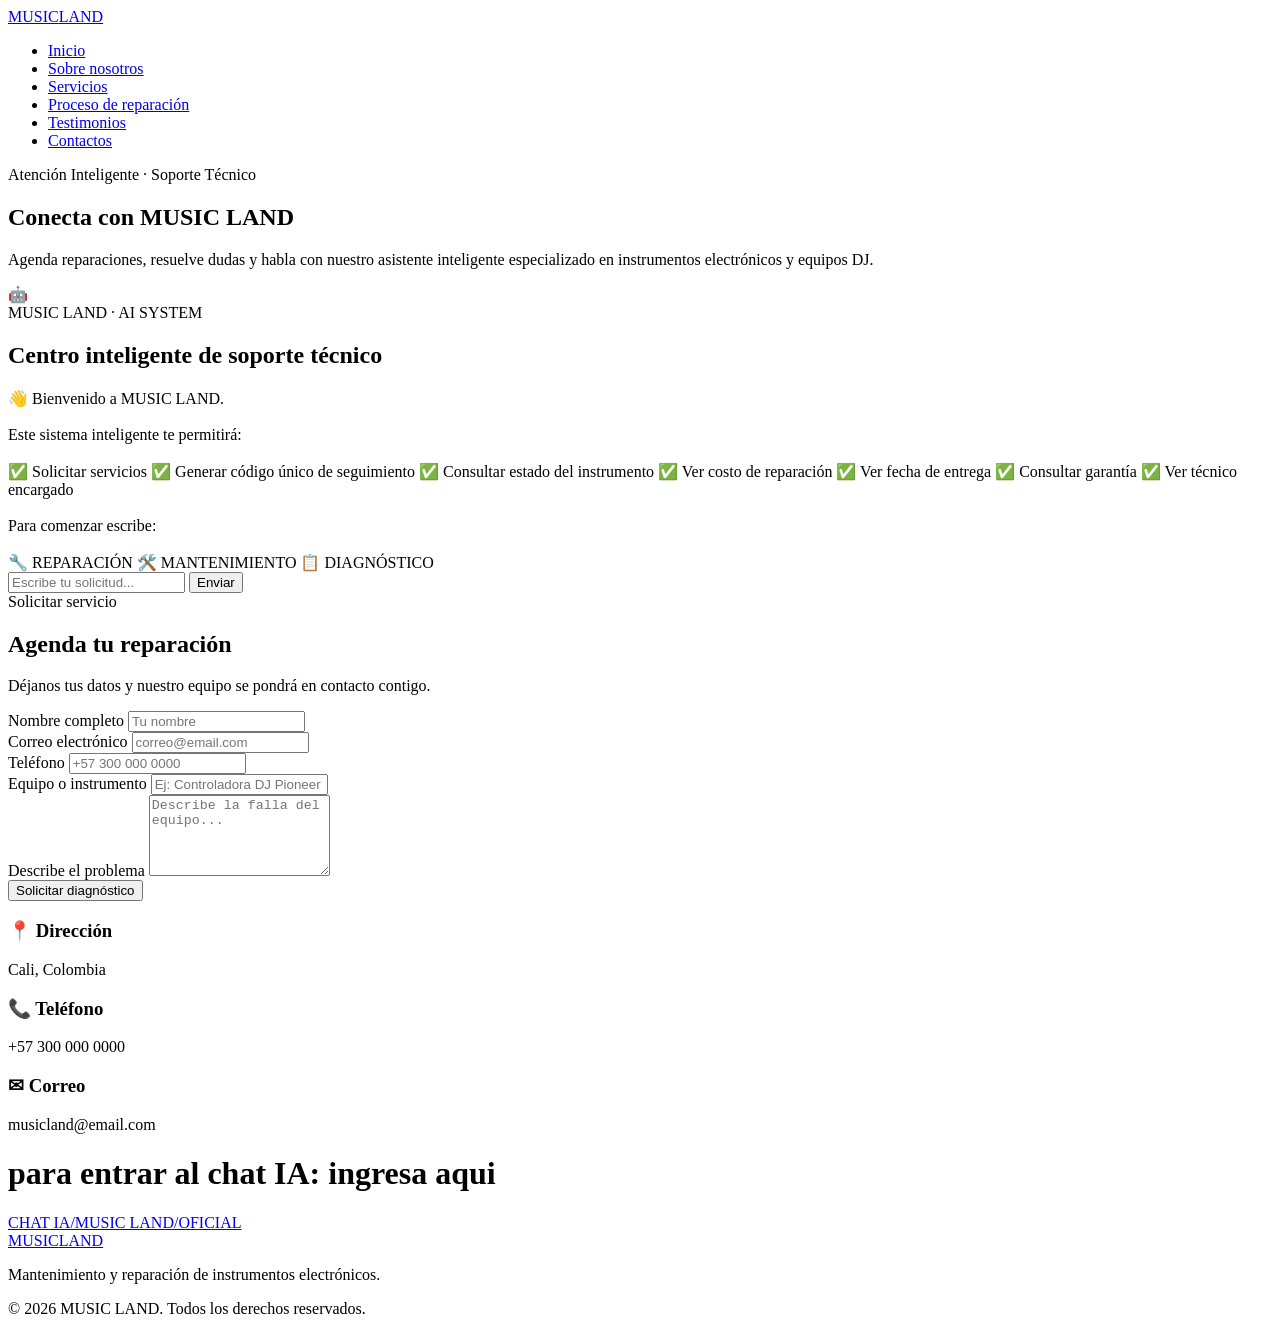
==== contacto.html @ 31b21c2c "Add files via upload" ====
<!DOCTYPE html>
<html lang="es">
<head>
  <meta charset="UTF-8" />
  <meta name="viewport" content="width=device-width, initial-scale=1.0" />
  <meta name="description" content="Contacto MUSIC LAND - Agenda tu reparación y habla con nuestro asistente inteligente." />
  <title>MUSIC LAND | Contacto</title>

  <link rel="preconnect" href="https://fonts.googleapis.com" />
  <link rel="preconnect" href="https://fonts.gstatic.com" crossorigin />

  <link href="https://fonts.googleapis.com/css2?family=DM+Sans:wght@400;500;700&family=Syne:wght@600;700;800&display=swap" rel="stylesheet" />

  <link rel="stylesheet" href="css/styles.css" />
  <link rel="stylesheet" href="css/contacto.css" />
</head>

<body class="page-contacto">

<header class="site-header">
  <div class="header-inner">

    <a class="logo" href="index.html">
      <span class="logo-mark"></span>
      <span class="logo-text">MUSIC<span class="logo-accent">LAND</span></span>
    </a>


      <nav class="nav" id="nav-primary" aria-label="Navegación principal">
        <ul class="nav-list">
          <li><a class="nav-link nav-link--active" href="index.html.html" data-nav>Inicio</a></li>
          <li><a class="nav-link" href="sobrenosotros.html" data-nav>Sobre nosotros</a></li>
          <li><a class="nav-link" href="servicios.html" data-nav>Servicios</a></li>
          <li><a class="nav-link" href="procesodereparacion.html" data-nav>Proceso de reparación</a></li>
          <li><a class="nav-link" href="testimonios.html" data-nav>Testimonios</a></li>
          <li><a class="nav-link" href="contacto.html" data-nav>Contactos</a></li>
        </ul>
      </nav>

  </div>
</header>

<main>

  <!-- HERO -->
  <section class="ct-hero">

    <div class="ct-hero__bg">
      <div class="ct-orb ct-orb--1"></div>
      <div class="ct-orb ct-orb--2"></div>
      <div class="ct-grid"></div>
    </div>

    <div class="ct-hero__inner">

      <span class="ct-tag">Atención Inteligente · Soporte Técnico</span>

      <h1 class="ct-title">
        Conecta con <span class="ct-gradient">MUSIC LAND</span>
      </h1>

      <p class="ct-lead">
        Agenda reparaciones, resuelve dudas y habla con nuestro asistente inteligente especializado en instrumentos electrónicos y equipos DJ.
      </p>

    </div>

  </section>

  <!-- CONTACT SECTION -->
  <section class="ct-section">

    <div class="ct-container">

<!-- =========================================================
     CHATBOT PRINCIPAL · MUSIC LAND AI
========================================================= -->

<section class="ml-ai-system">

  <!-- EFECTOS -->
  <div class="ml-ai-glow ml-ai-glow--one"></div>
  <div class="ml-ai-glow ml-ai-glow--two"></div>

  <div class="ml-ai-container">

    <!-- HEADER -->
    <div class="ml-ai-header">

      <div class="ml-ai-avatar">

        🤖

      </div>

      <div class="ml-ai-title">

        <span>MUSIC LAND · AI SYSTEM</span>

        <h2>
          Centro inteligente de soporte técnico
        </h2>

      </div>

    </div>

    <!-- CHAT -->
    <div class="ml-ai-chat" id="chatBody">

      <!-- MENSAJE INICIAL -->
      <div class="ml-message ml-message--bot">

        👋 Bienvenido a MUSIC LAND.

        <br><br>

        Este sistema inteligente te permitirá:

        <br><br>

        ✅ Solicitar servicios  
        ✅ Generar código único de seguimiento  
        ✅ Consultar estado del instrumento  
        ✅ Ver costo de reparación  
        ✅ Ver fecha de entrega  
        ✅ Consultar garantía  
        ✅ Ver técnico encargado

        <br><br>

        Para comenzar escribe:

        <br><br>

        🔧 REPARACIÓN  
        🛠️ MANTENIMIENTO  
        📋 DIAGNÓSTICO

      </div>

    </div>

    <!-- INPUT -->
    <div class="ml-ai-footer">

      <input
        type="text"
        id="userInput"
        placeholder="Escribe tu solicitud..."
        autocomplete="off"
      >

      <button id="sendBtn">

        Enviar

      </button>

    </div>

  </div>

</section>

<!-- =========================================================
     SCRIPT IA MUSIC LAND
========================================================= -->

<script>

const chatBody = document.getElementById("chatBody");
const input = document.getElementById("userInput");
const sendBtn = document.getElementById("sendBtn");

/* =====================================================
   BASE DE DATOS SIMULADA
===================================================== */

const serviceDB = {};

/* =====================================================
   GENERAR CODIGO UNICO
===================================================== */

function generateCode(){

  return Math.floor(100 + Math.random() * 900);

}

/* =====================================================
   CREAR MENSAJES
===================================================== */

function createMessage(text, type){

  const div = document.createElement("div");

  div.className = `ml-message ml-message--${type}`;

  div.innerHTML = text;

  chatBody.appendChild(div);

  chatBody.scrollTop = chatBody.scrollHeight;

}

/* =====================================================
   CREAR SERVICIO
===================================================== */

function createService(serviceType){

  const code = generateCode();

  serviceDB[code] = {

    codigo: code,

    nombre: "Juan David Ramírez",

    cedula: "1143876542",

    telefono: "3157824512",

    instrumento:
      serviceType === "reparacion"
      ? "Controladora Pioneer DDJ-400"

      : serviceType === "mantenimiento"
      ? "Teclado Yamaha PSR"

      : "Guitarra Fender Stratocaster",

    servicio:
      serviceType === "reparacion"
      ? "Reparación electrónica"

      : serviceType === "mantenimiento"
      ? "Mantenimiento preventivo"

      : "Diagnóstico técnico",

    precio:
      serviceType === "diagnostico"
      ? "$80.000 COP"

      : "$220.000 COP",

    entrega:
      serviceType === "diagnostico"
      ? "24 horas"

      : "72 horas",

    estado:
      serviceType === "reparacion"
      ? "En reparación"

      : serviceType === "mantenimiento"
      ? "En mantenimiento"

      : "En diagnóstico",

    tecnico: "Carlos Hernández",

    garantia: "45 días",

    observacion:
      "El equipo presenta fallas menores en la tarjeta principal y requiere calibración especializada."

  };

  return `

    ✅ SERVICIO REGISTRADO EXITOSAMENTE

    <br><br>

    🎫 Código único asignado:

    <br><br>

    <div style="
      font-size:3rem;
      font-weight:800;
      color:#06b6d4;
      text-align:center;
      letter-spacing:.15em;
    ">

      ${code}

    </div>

    <br>

    ⚠️ Guarda este código para consultar tu servicio.

    <br><br>

    Ahora puedes escribir:

    <br><br>

    • ${code}  
    • estado ${code}  
    • precio ${code}  
    • entrega ${code}  
    • garantia ${code}  
    • tecnico ${code}  
    • observacion ${code}

    <br><br>

    para recibir toda la información automáticamente.

  `;

}

/* =====================================================
   IA PRINCIPAL
===================================================== */

function aiResponse(message){

  const text = message.toLowerCase();

  /* ======================================
     SOLICITAR SERVICIO
  ====================================== */

  if(text.includes("reparacion")){

    return createService("reparacion");

  }

  if(text.includes("mantenimiento")){

    return createService("mantenimiento");

  }

  if(text.includes("diagnostico")){

    return createService("diagnostico");

  }

  /* ======================================
     CONSULTAR CODIGO
  ====================================== */

  const codeMatch = text.match(/\b\d{3}\b/);

  if(codeMatch){

    const code = codeMatch[0];

    const data = serviceDB[code];

    if(!data){

      return `
        ❌ No encontramos ningún servicio con ese código.
      `;

    }

    /* ESTADO */

    if(text.includes("estado")){

      return `

        ⚙️ ESTADO ACTUAL

        <br><br>

        ${data.estado}

      `;

    }

    /* PRECIO */

    if(text.includes("precio")){

      return `

        💰 VALOR DEL SERVICIO

        <br><br>

        ${data.precio}

      `;

    }

    /* ENTREGA */

    if(text.includes("entrega")){

      return `

        📦 FECHA ESTIMADA

        <br><br>

        ${data.entrega}

      `;

    }

    /* TECNICO */

    if(text.includes("tecnico")){

      return `

        👨‍🔧 TÉCNICO ENCARGADO

        <br><br>

        ${data.tecnico}

      `;

    }

    /* GARANTIA */

    if(text.includes("garantia")){

      return `

        🛡️ GARANTÍA

        <br><br>

        ${data.garantia}

      `;

    }

    /* OBSERVACION */

    if(text.includes("observacion")){

      return `

        📋 OBSERVACIÓN TÉCNICA

        <br><br>

        ${data.observacion}

      `;

    }

    /* INFORMACION COMPLETA */

    return `

      ✅ INFORMACIÓN COMPLETA DEL SERVICIO

      <br><br>

      👤 Cliente:
      <strong>${data.nombre}</strong>

      <br><br>

      🪪 Cédula:
      <strong>${data.cedula}</strong>

      <br><br>

      📞 Teléfono:
      <strong>${data.telefono}</strong>

      <br><br>

      🎹 Instrumento:
      <strong>${data.instrumento}</strong>

      <br><br>

      🔧 Servicio:
      <strong>${data.servicio}</strong>

      <br><br>

      💰 Precio:
      <strong>${data.precio}</strong>

      <br><br>

      📦 Entrega:
      <strong>${data.entrega}</strong>

      <br><br>

      ⚙️ Estado:
      <strong>${data.estado}</strong>

      <br><br>

      👨‍🔧 Técnico:
      <strong>${data.tecnico}</strong>

      <br><br>

      🛡️ Garantía:
      <strong>${data.garantia}</strong>

      <br><br>

      📋 Observación:
      <strong>${data.observacion}</strong>

    `;

  }

  /* ======================================
     RESPUESTAS GENERALES
  ====================================== */

  if(text.includes("hola")){

    return `
      👋 Hola. Bienvenido a MUSIC LAND AI.
      <br><br>
      ¿Deseas reparación, mantenimiento o diagnóstico?
    `;

  }

  if(text.includes("ubicacion")){

    return `
      📍 MUSIC LAND se encuentra ubicado en Cali, Colombia.
    `;

  }

  if(text.includes("horario")){

    return `
      🕒 Lunes a sábado · 8:00 AM a 6:00 PM
    `;

  }

  return `

    🤖 MUSIC LAND AI no logró identificar correctamente tu solicitud.

    <br><br>

    Por favor escribe:

    <br><br>

    🔧 REPARACIÓN  
    🛠️ MANTENIMIENTO  
    📋 DIAGNÓSTICO

    <br><br>

    para comenzar automáticamente tu proceso.

  `;

}

/* =====================================================
   ENVIAR MENSAJE
===================================================== */

function sendMessage(){

  const text = input.value.trim();

  if(text === "") return;

  createMessage(text, "user");

  input.value = "";

  setTimeout(() => {

    const response = aiResponse(text);

    createMessage(response, "bot");

  }, 500);

}

/* =====================================================
   EVENTOS
===================================================== */

sendBtn.addEventListener("click", sendMessage);

input.addEventListener("keypress", function(e){

  if(e.key === "Enter"){

    sendMessage();

  }

});

</script>

      <!-- FORMULARIO -->
      <div class="contact-card">

        <div class="contact-card__top">
          <span class="contact-tag">Solicitar servicio</span>
          <h2>Agenda tu reparación</h2>
          <p>Déjanos tus datos y nuestro equipo se pondrá en contacto contigo.</p>
        </div>

        <form class="contact-form">

          <div class="form-group">
            <label>Nombre completo</label>
            <input type="text" placeholder="Tu nombre" required />
          </div>

          <div class="form-group">
            <label>Correo electrónico</label>
            <input type="email" placeholder="correo@email.com" required />
          </div>

          <div class="form-group">
            <label>Teléfono</label>
            <input type="tel" placeholder="+57 300 000 0000" required />
          </div>

          <div class="form-group">
            <label>Equipo o instrumento</label>
            <input type="text" placeholder="Ej: Controladora DJ Pioneer" />
          </div>

          <div class="form-group">
            <label>Describe el problema</label>
            <textarea rows="5" placeholder="Describe la falla del equipo..."></textarea>
          </div>

          <button type="submit" class="submit-btn">
            Solicitar diagnóstico
          </button>

        </form>

        <!-- INFO -->
        <div class="contact-info">

          <div class="info-box">
            <h3>📍 Dirección</h3>
            <p>Cali, Colombia</p>
          </div>

          <div class="info-box">
            <h3>📞 Teléfono</h3>
            <p>+57 300 000 0000</p>
          </div>

          <div class="info-box">
            <h3>✉ Correo</h3>
            <p>musicland@email.com</p>
          </div>

        </div>

      </div>

    </div>

  </section>

</main>

  <h1>para entrar al chat IA: ingresa aqui</h1>
  <a href="index (1).html">CHAT IA/MUSIC LAND/OFICIAL</a>

<footer class="site-footer">

  <div class="footer-inner">

    <div class="footer-brand">
      <a class="footer-logo" href="index.html">
        MUSIC<span>LAND</span>
      </a>

      <p class="footer-tagline">
        Mantenimiento y reparación de instrumentos electrónicos.
      </p>
    </div>

    <p class="footer-copy">
      © 2026 MUSIC LAND. Todos los derechos reservados.
    </p>

  </div>


</footer>

<script>

const responses = {

  "hola": "¡Hola! 👋 Bienvenido a MUSIC LAND. ¿Cómo puedo ayudarte?",

  "servicio": "Puedes solicitar un servicio llenando el formulario de esta página. Nuestro equipo te responderá rápidamente.",

  "reparan": "Reparamos controladoras DJ, guitarras eléctricas, sintetizadores, amplificadores, mixers y equipos de estudio.",

  "garantia": "Sí. Todas nuestras reparaciones incluyen garantía certificada.",

  "tiempo": "El tiempo depende del diagnóstico, pero normalmente toma entre 24 y 72 horas.",

  "contacto": "Puedes contactarnos mediante el formulario, teléfono o correo electrónico.",

  "precio": "El costo depende del daño y del equipo. Primero realizamos un diagnóstico técnico.",

  "default": "Entiendo 👍 Nuestro equipo técnico puede ayudarte con eso. También puedes llenar el formulario para recibir atención personalizada."

};

function sendMessage() {

  const input = document.getElementById("userInput");
  const chatBody = document.getElementById("chatBody");

  const userText = input.value.trim();

  if(userText === "") return;

  // USER MESSAGE
  const userMessage = document.createElement("div");
  userMessage.className = "message user";
  userMessage.innerHTML = userText;

  chatBody.appendChild(userMessage);

  let botReply = responses.default;

  const lowerText = userText.toLowerCase();

  for (const key in responses) {

    if(lowerText.includes(key)) {
      botReply = responses[key];
      break;
    }

  }

  setTimeout(() => {

    const botMessage = document.createElement("div");
    botMessage.className = "message bot";
    botMessage.innerHTML = botReply;

    chatBody.appendChild(botMessage);

    chatBody.scrollTop = chatBody.scrollHeight;

  }, 600);

  input.value = "";

}

</script>


</body>
</html>
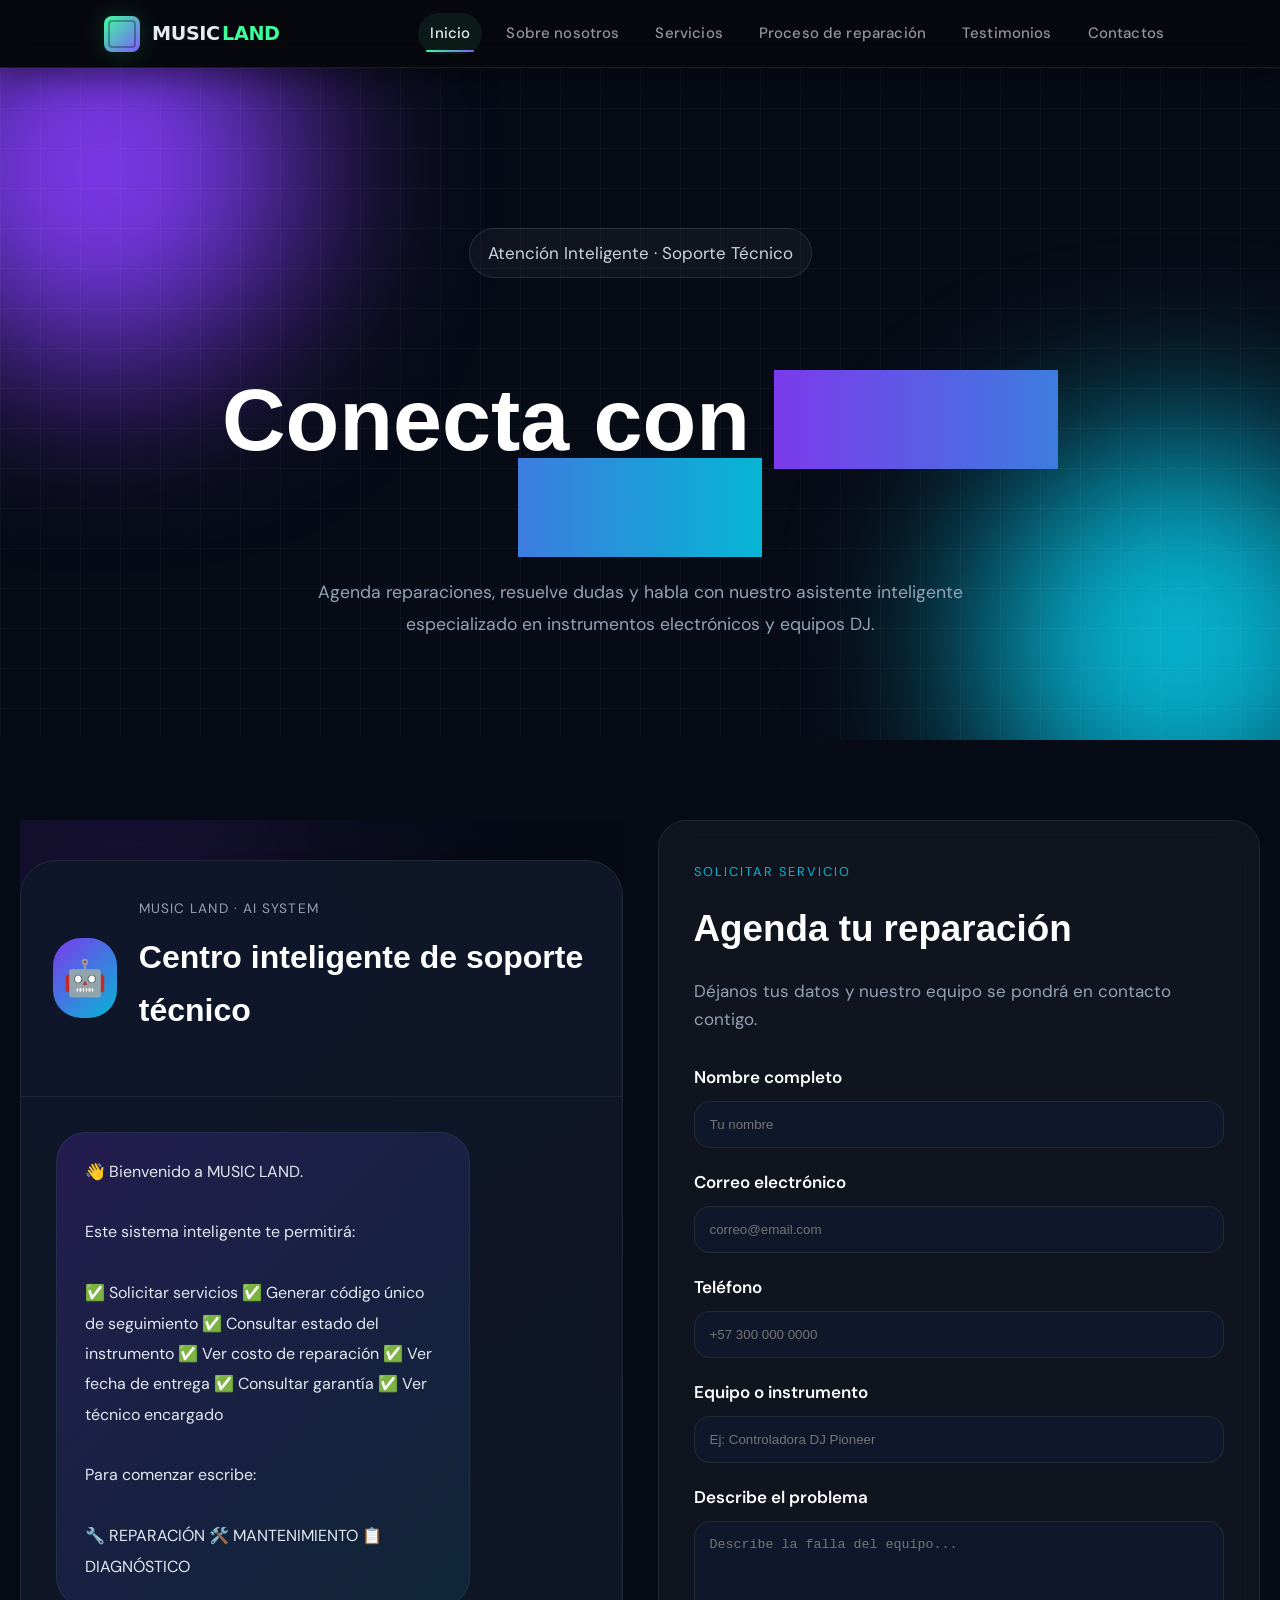
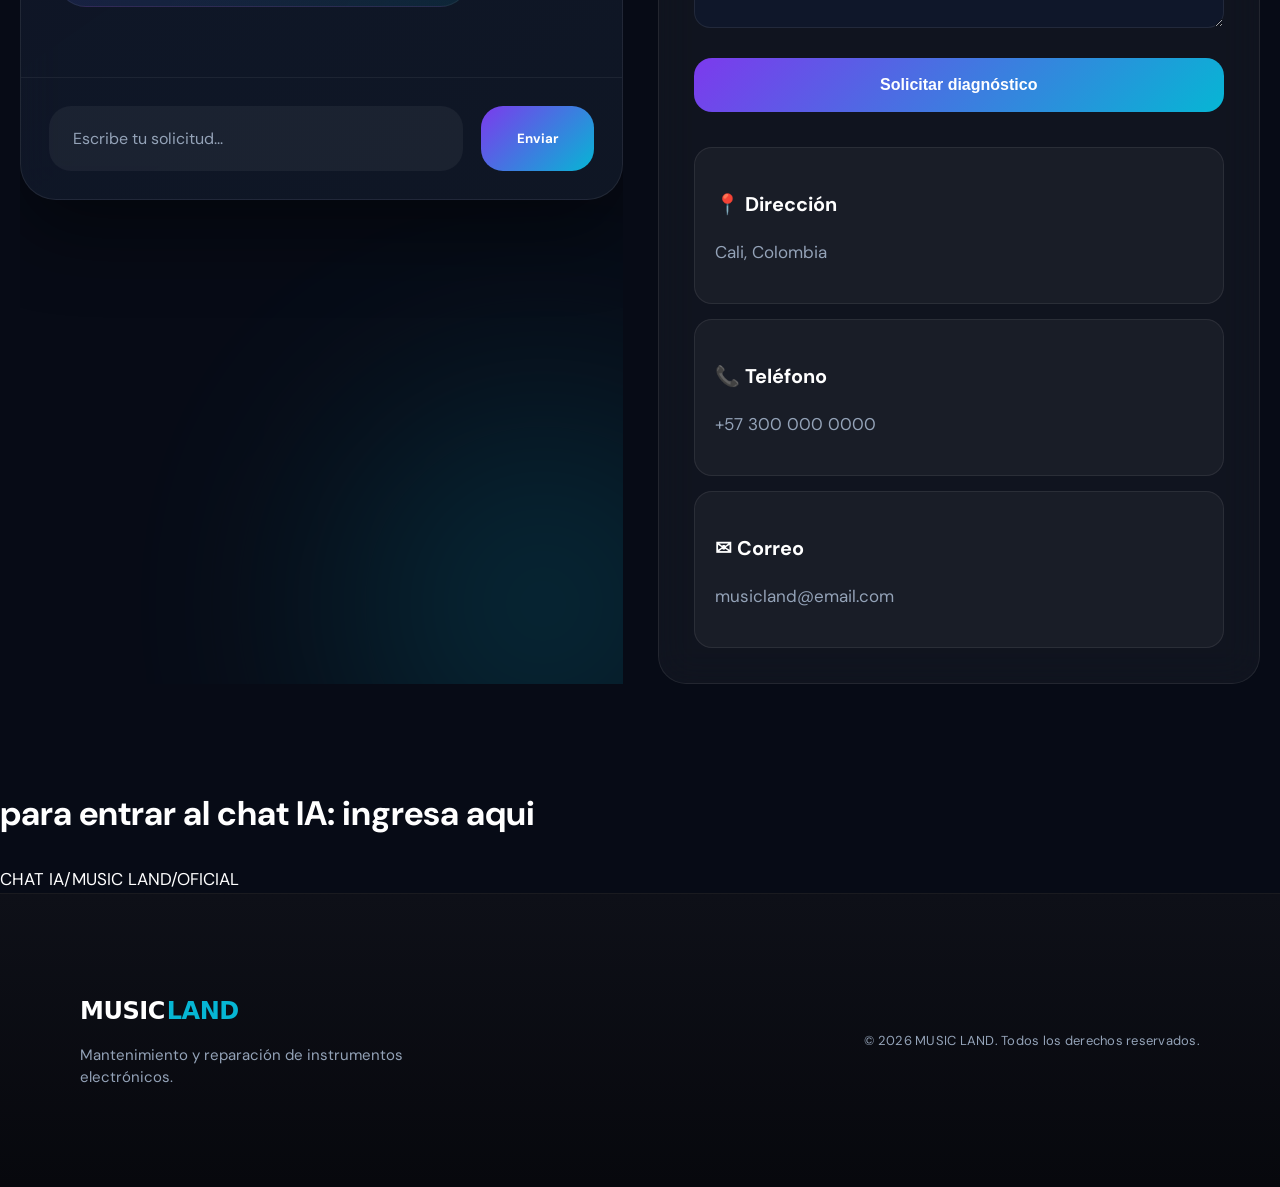
==== commit 03c3c683: "Update contacto.html" ====
--- a/contacto.html
+++ b/contacto.html
@@ -11,8 +11,8 @@
 
   <link href="https://fonts.googleapis.com/css2?family=DM+Sans:wght@400;500;700&family=Syne:wght@600;700;800&display=swap" rel="stylesheet" />
 
-  <link rel="stylesheet" href="css/styles.css" />
-  <link rel="stylesheet" href="css/contacto.css" />
+  <link rel="stylesheet" href="styles.css" />
+  <link rel="stylesheet" href="contacto.css" />
 </head>
 
 <body class="page-contacto">
@@ -793,4 +793,4 @@
 
 
 </body>
-</html>+</html>
--- a/styles.css
+++ b/styles.css
@@ -0,0 +1,1229 @@
+/* ============================================
+   MUSIC LAND — Diseño global + Home / Menú
+   Mantenimiento y reparación de instrumentos electrónicos
+   ============================================ */
+
+:root {
+  /* Paleta: estudio nocturno + acento eléctrico */
+  --color-bg-deep: #07080d;
+  --color-bg-raised: #0e1018;
+  --color-surface: rgba(20, 24, 36, 0.72);
+  --color-border: rgba(255, 255, 255, 0.08);
+  --color-text: #e8eaf2;
+  --color-text-muted: rgba(232, 234, 242, 0.62);
+  --color-accent: #3dff9a;
+  --color-accent-dim: rgba(61, 255, 154, 0.18);
+  --color-accent-hot: #7c5cff;
+  --color-accent-hot-dim: rgba(124, 92, 255, 0.22);
+
+  /* Tipografía */
+  --font-display: "Syne", system-ui, sans-serif;
+  --font-body: "DM Sans", system-ui, sans-serif;
+  --text-xs: clamp(0.75rem, 0.7rem + 0.2vw, 0.8125rem);
+  --text-sm: clamp(0.875rem, 0.82rem + 0.25vw, 0.9375rem);
+  --text-base: clamp(1rem, 0.92rem + 0.35vw, 1.0625rem);
+  --text-lg: clamp(1.125rem, 1rem + 0.5vw, 1.25rem);
+  --text-hero: clamp(2.25rem, 1.4rem + 3.5vw, 3.75rem);
+  --leading-tight: 1.1;
+  --leading-body: 1.65;
+
+  /* Espaciado y layout */
+  --space-xs: 0.5rem;
+  --space-sm: 0.75rem;
+  --space-md: 1rem;
+  --space-lg: 1.5rem;
+  --space-xl: 2rem;
+  --space-2xl: 3rem;
+  --page-pad: clamp(1.25rem, 4vw, 2.5rem);
+  --header-h: 4.25rem;
+  --radius-sm: 0.5rem;
+  --radius-md: 0.875rem;
+  --radius-pill: 999px;
+  --shadow-header: 0 8px 32px rgba(0, 0, 0, 0.45);
+  --transition-fast: 0.2s ease;
+  --transition-med: 0.35s cubic-bezier(0.22, 1, 0.36, 1);
+  --max-content: 72rem;
+}
+
+*,
+*::before,
+*::after {
+  box-sizing: border-box;
+}
+
+html {
+  scroll-behavior: smooth;
+}
+
+body {
+  margin: 0;
+  min-height: 100vh;
+  font-family: var(--font-body);
+  font-size: var(--text-base);
+  line-height: var(--leading-body);
+  color: var(--color-text);
+  background-color: var(--color-bg-deep);
+  -webkit-font-smoothing: antialiased;
+}
+
+img {
+  max-width: 100%;
+  height: auto;
+}
+
+a {
+  color: inherit;
+  text-decoration: none;
+}
+
+strong {
+  font-weight: 600;
+  color: var(--color-text);
+}
+
+/* Accesibilidad */
+.skip-link {
+  position: absolute;
+  left: -9999px;
+  top: 0;
+  z-index: 100;
+  padding: var(--space-sm) var(--space-md);
+  background: var(--color-accent);
+  color: var(--color-bg-deep);
+  font-weight: 600;
+}
+.skip-link:focus {
+  left: var(--page-pad);
+  top: var(--space-sm);
+}
+
+.visually-hidden {
+  position: absolute;
+  width: 1px;
+  height: 1px;
+  padding: 0;
+  margin: -1px;
+  overflow: hidden;
+  clip: rect(0, 0, 0, 0);
+  white-space: nowrap;
+  border: 0;
+}
+
+/* ========== Cabecera + Navegación ========== */
+.site-header {
+  position: sticky;
+  top: 0;
+  z-index: 50;
+  height: var(--header-h);
+  border-bottom: 1px solid var(--color-border);
+  background: linear-gradient(
+    180deg,
+    rgba(7, 8, 13, 0.96) 0%,
+    rgba(7, 8, 13, 0.88) 100%
+  );
+  backdrop-filter: blur(16px);
+  -webkit-backdrop-filter: blur(16px);
+  box-shadow: var(--shadow-header);
+}
+
+.header-inner {
+  display: flex;
+  align-items: center;
+  justify-content: space-between;
+  gap: var(--space-lg);
+  max-width: var(--max-content);
+  margin: 0 auto;
+  padding: 0 var(--page-pad);
+  height: 100%;
+}
+
+.logo {
+  display: inline-flex;
+  align-items: center;
+  gap: var(--space-sm);
+  font-family: var(--font-display);
+  font-weight: 800;
+  font-size: clamp(1.05rem, 0.95rem + 0.4vw, 1.2rem);
+  letter-spacing: -0.02em;
+  color: var(--color-text);
+  flex-shrink: 0;
+  z-index: 2;
+}
+
+.logo-mark {
+  width: 2.25rem;
+  height: 2.25rem;
+  border-radius: var(--radius-sm);
+  background: linear-gradient(
+    135deg,
+    var(--color-accent) 0%,
+    var(--color-accent-hot) 100%
+  );
+  position: relative;
+  box-shadow: 0 0 24px var(--color-accent-dim);
+}
+.logo-mark::after {
+  content: "";
+  position: absolute;
+  inset: 4px;
+  border-radius: 4px;
+  border: 2px solid rgba(7, 8, 13, 0.35);
+  opacity: 0.9;
+}
+
+.logo-text {
+  display: flex;
+  align-items: baseline;
+  gap: 0.12em;
+}
+.logo-accent {
+  color: var(--color-accent);
+  font-weight: 700;
+}
+
+.nav-toggle {
+  display: none;
+  flex-direction: column;
+  justify-content: center;
+  gap: 6px;
+  width: 2.75rem;
+  height: 2.75rem;
+  padding: 0;
+  border: 1px solid var(--color-border);
+  border-radius: var(--radius-sm);
+  background: var(--color-surface);
+  cursor: pointer;
+  z-index: 2;
+}
+.nav-toggle-bar {
+  display: block;
+  width: 1.25rem;
+  height: 2px;
+  margin: 0 auto;
+  background: var(--color-text);
+  border-radius: 1px;
+  transition: transform var(--transition-fast), opacity var(--transition-fast);
+}
+.site-header.nav-open .nav-toggle-bar:nth-child(1) {
+  transform: translateY(8px) rotate(45deg);
+}
+.site-header.nav-open .nav-toggle-bar:nth-child(2) {
+  opacity: 0;
+}
+.site-header.nav-open .nav-toggle-bar:nth-child(3) {
+  transform: translateY(-8px) rotate(-45deg);
+}
+
+.nav {
+  flex: 1;
+  display: flex;
+  justify-content: flex-end;
+}
+
+.nav-list {
+  display: flex;
+  flex-wrap: wrap;
+  align-items: center;
+  justify-content: flex-end;
+  gap: clamp(0.25rem, 1.5vw, 0.75rem);
+  list-style: none;
+  margin: 0;
+  padding: 0;
+}
+
+.nav-link {
+  position: relative;
+  display: inline-block;
+  padding: var(--space-xs) var(--space-sm);
+  font-size: var(--text-sm);
+  font-weight: 500;
+  letter-spacing: 0.01em;
+  color: var(--color-text-muted);
+  border-radius: var(--radius-pill);
+  transition: color var(--transition-fast), background var(--transition-fast);
+}
+.nav-link::after {
+  content: "";
+  position: absolute;
+  left: 50%;
+  bottom: 2px;
+  width: 0;
+  height: 2px;
+  border-radius: 1px;
+  background: linear-gradient(90deg, var(--color-accent), var(--color-accent-hot));
+  transform: translateX(-50%);
+  transition: width var(--transition-med);
+}
+.nav-link:hover,
+.nav-link:focus-visible {
+  color: var(--color-text);
+  outline: none;
+}
+.nav-link:hover::after,
+.nav-link:focus-visible::after {
+  width: calc(100% - 1rem);
+}
+.nav-link--active {
+  color: var(--color-text);
+  background: rgba(61, 255, 154, 0.08);
+}
+.nav-link--active::after {
+  width: calc(100% - 1rem);
+}
+
+/* ========== Home — Hero ========== */
+.hero {
+  position: relative;
+  min-height: calc(100vh - var(--header-h));
+  display: flex;
+  align-items: center;
+  padding: var(--space-2xl) var(--page-pad) calc(var(--space-2xl) + 1rem);
+  overflow: hidden;
+}
+
+.hero-bg {
+  position: absolute;
+  inset: 0;
+  pointer-events: none;
+}
+
+.hero-orb {
+  position: absolute;
+  border-radius: 50%;
+  filter: blur(80px);
+  opacity: 0.55;
+  animation: orb-float 18s ease-in-out infinite;
+}
+.hero-orb--a {
+  width: min(55vw, 28rem);
+  height: min(55vw, 28rem);
+  top: -10%;
+  right: -5%;
+  background: radial-gradient(
+    circle at 30% 30%,
+    var(--color-accent-hot-dim),
+    transparent 70%
+  );
+  animation-delay: -4s;
+}
+.hero-orb--b {
+  width: min(45vw, 22rem);
+  height: min(45vw, 22rem);
+  bottom: -15%;
+  left: -8%;
+  background: radial-gradient(
+    circle at 60% 40%,
+    var(--color-accent-dim),
+    transparent 72%
+  );
+  animation-delay: -9s;
+}
+
+@keyframes orb-float {
+  0%,
+  100% {
+    transform: translate(0, 0) scale(1);
+  }
+  33% {
+    transform: translate(3%, -4%) scale(1.05);
+  }
+  66% {
+    transform: translate(-2%, 3%) scale(0.98);
+  }
+}
+
+.hero-grid {
+  position: absolute;
+  inset: 0;
+  background-image:
+    linear-gradient(rgba(255, 255, 255, 0.03) 1px, transparent 1px),
+    linear-gradient(90deg, rgba(255, 255, 255, 0.03) 1px, transparent 1px);
+  background-size: 48px 48px;
+  mask-image: radial-gradient(ellipse 80% 70% at 50% 40%, black 20%, transparent 70%);
+  -webkit-mask-image: radial-gradient(
+    ellipse 80% 70% at 50% 40%,
+    black 20%,
+    transparent 70%
+  );
+}
+
+.hero-noise {
+  position: absolute;
+  inset: 0;
+  opacity: 0.04;
+  background-image: url("data:image/svg+xml,%3Csvg viewBox='0 0 256 256' xmlns='http://www.w3.org/2000/svg'%3E%3Cfilter id='n'%3E%3CfeTurbulence type='fractalNoise' baseFrequency='0.85' numOctaves='4' stitchTiles='stitch'/%3E%3C/filter%3E%3Crect width='100%25' height='100%25' filter='url(%23n)'/%3E%3C/svg%3E");
+}
+
+.hero-layout {
+  position: relative;
+  z-index: 1;
+  width: 100%;
+  max-width: var(--max-content);
+  margin: 0 auto;
+  padding: 0;
+  display: grid;
+  gap: var(--space-2xl);
+  align-items: center;
+}
+
+@media (min-width: 960px) {
+  .hero-layout {
+    grid-template-columns: minmax(0, 1.05fr) minmax(240px, 0.85fr);
+    gap: clamp(1.25rem, 3vw, 2.75rem);
+  }
+}
+
+.hero-inner {
+  position: relative;
+  min-width: 0;
+  max-width: 42rem;
+}
+
+/* Bloque visual derecho — carrusel de imágenes (mantenimiento y reparación) */
+.hero-visual {
+  position: relative;
+  justify-self: center;
+  width: 100%;
+  max-width: min(100%, 26rem);
+}
+
+@media (min-width: 960px) {
+  .hero-visual {
+    justify-self: end;
+    max-width: none;
+  }
+}
+
+.hero-visual-card {
+  position: relative;
+  padding: var(--space-md);
+  border-radius: var(--radius-md);
+  background: linear-gradient(
+    145deg,
+    rgba(20, 24, 36, 0.75) 0%,
+    rgba(7, 8, 13, 0.5) 100%
+  );
+  border: 1px solid var(--color-border);
+  box-shadow:
+    0 24px 64px rgba(0, 0, 0, 0.45),
+    0 0 0 1px rgba(61, 255, 154, 0.06) inset;
+  overflow: hidden;
+}
+
+.hero-visual-glow {
+  position: absolute;
+  width: 140%;
+  height: 60%;
+  top: -20%;
+  left: -20%;
+  background: radial-gradient(
+    ellipse at 70% 30%,
+    rgba(124, 92, 255, 0.25) 0%,
+    transparent 65%
+  );
+  pointer-events: none;
+  z-index: 0;
+}
+
+.hero-carousel {
+  position: relative;
+  z-index: 1;
+}
+
+.hero-carousel__viewport {
+  position: relative;
+  border-radius: calc(var(--radius-md) - 2px);
+  overflow: hidden;
+  aspect-ratio: 4 / 5;
+  max-height: min(52vh, 26rem);
+  background: var(--color-bg-raised);
+  box-shadow: 0 0 0 1px rgba(255, 255, 255, 0.06) inset;
+}
+
+.hero-carousel__slides {
+  position: relative;
+  width: 100%;
+  height: 100%;
+  min-height: 12rem;
+}
+
+/* ═══════════════════════════════════════════
+   CARRUSEL HERO — Transiciones cinematográficas
+═══════════════════════════════════════════ */
+
+/* Slide base: invisible, escalado y desplazado */
+.hero-carousel__slide {
+  position: absolute;
+  inset: 0;
+  margin: 0;
+  opacity: 0;
+  z-index: 0;
+  /* Salida: se va hacia la izquierda */
+  transform: translateX(-6%) scale(1.04);
+  transition:
+    opacity 0.85s cubic-bezier(0.4, 0, 0.2, 1),
+    transform 0.85s cubic-bezier(0.4, 0, 0.2, 1);
+}
+
+/* Slide entrante: viene desde la derecha */
+.hero-carousel__slide.is-entering {
+  opacity: 0;
+  transform: translateX(6%) scale(1.06);
+  z-index: 2;
+  transition: none; /* sin transición al poner la clase */
+}
+
+/* Slide activo: centrado y visible */
+.hero-carousel__slide.is-active {
+  opacity: 1;
+  z-index: 1;
+  transform: translateX(0) scale(1);
+  transition:
+    opacity 0.85s cubic-bezier(0.4, 0, 0.2, 1),
+    transform 0.85s cubic-bezier(0.4, 0, 0.2, 1);
+}
+
+/* Imagen: zoom ken-burns continuo mientras el slide está activo */
+.hero-carousel__slide img {
+  display: block;
+  width: 100%;
+  height: 100%;
+  object-fit: cover;
+  object-position: center;
+  transform: scale(1.0);
+  transition: transform 0.85s cubic-bezier(0.4, 0, 0.2, 1);
+  will-change: transform;
+}
+
+.hero-carousel__slide.is-active img {
+  transform: scale(1.07);
+  animation: carousel-kenburns 5.2s ease-in-out forwards;
+}
+
+@keyframes carousel-kenburns {
+  0%   { transform: scale(1.0)  translateX(0)     translateY(0); }
+  50%  { transform: scale(1.08) translateX(-1%)   translateY(-0.5%); }
+  100% { transform: scale(1.12) translateX(-1.5%) translateY(-1%); }
+}
+
+/* Caption: aparece desde abajo con el slide activo */
+.hero-carousel__cap {
+  position: absolute;
+  left: 0;
+  right: 0;
+  bottom: 0;
+  margin: 0;
+  padding: var(--space-2xl) var(--space-md) var(--space-md);
+  font-size: var(--text-xs);
+  font-weight: 600;
+  line-height: 1.4;
+  letter-spacing: 0.08em;
+  text-transform: uppercase;
+  color: var(--color-text);
+  text-align: center;
+  background: linear-gradient(
+    180deg,
+    transparent 0%,
+    rgba(7, 8, 13, 0.55) 40%,
+    rgba(7, 8, 13, 0.94) 100%
+  );
+  text-shadow: 0 1px 12px rgba(0, 0, 0, 0.85);
+  border-top: 1px solid rgba(61, 255, 154, 0.14);
+  /* Animación propia de la caption */
+  opacity: 0;
+  transform: translateY(10px);
+  transition:
+    opacity 0.5s ease 0.4s,
+    transform 0.5s ease 0.4s;
+}
+
+.hero-carousel__slide.is-active .hero-carousel__cap {
+  opacity: 1;
+  transform: translateY(0);
+}
+
+/* Barra de progreso — recorre el ancho durante cada intervalo */
+.hero-carousel__viewport::after {
+  content: "";
+  position: absolute;
+  bottom: 0;
+  left: 0;
+  height: 3px;
+  width: 0%;
+  z-index: 10;
+  background: linear-gradient(90deg, var(--color-accent), var(--color-accent-hot));
+  box-shadow: 0 0 10px rgba(61, 255, 154, 0.6);
+  border-radius: 0 2px 2px 0;
+  animation: carousel-progress 5.2s linear infinite;
+  pointer-events: none;
+}
+
+@keyframes carousel-progress {
+  0%   { width: 0%;   opacity: 1; }
+  92%  { width: 100%; opacity: 1; }
+  100% { width: 100%; opacity: 0; }
+}
+
+/* Overlay suave en los bordes para profundidad */
+.hero-carousel__viewport::before {
+  content: "";
+  position: absolute;
+  inset: 0;
+  z-index: 3;
+  pointer-events: none;
+  background:
+    linear-gradient(90deg, rgba(7,8,13,0.18) 0%, transparent 18%, transparent 82%, rgba(7,8,13,0.18) 100%),
+    linear-gradient(180deg, rgba(7,8,13,0.12) 0%, transparent 22%);
+  border-radius: inherit;
+}
+
+/* ── Dots ── */
+.hero-carousel__dots {
+  display: flex;
+  flex-wrap: wrap;
+  align-items: center;
+  justify-content: center;
+  gap: var(--space-sm);
+  margin-top: var(--space-md);
+  padding: 0 var(--space-xs);
+}
+
+.hero-carousel__dot {
+  position: relative;
+  width: 8px;
+  height: 8px;
+  padding: 0;
+  border: none;
+  border-radius: var(--radius-pill);
+  background: rgba(232, 234, 242, 0.22);
+  cursor: pointer;
+  transition:
+    width 0.35s cubic-bezier(0.4, 0, 0.2, 1),
+    background 0.25s ease,
+    transform 0.25s ease,
+    box-shadow 0.3s ease;
+  overflow: hidden;
+}
+
+.hero-carousel__dot:hover,
+.hero-carousel__dot:focus-visible {
+  background: rgba(61, 255, 154, 0.5);
+  transform: scale(1.25);
+  outline: none;
+  box-shadow: 0 0 0 3px rgba(61, 255, 154, 0.18);
+}
+
+/* Dot activo: se expande y muestra barra de progreso interna */
+.hero-carousel__dot.is-active {
+  width: 2.2rem;
+  background: rgba(61, 255, 154, 0.2);
+  border: 1px solid rgba(61, 255, 154, 0.45);
+  box-shadow: 0 0 14px rgba(61, 255, 154, 0.25);
+}
+
+/* Relleno animado dentro del dot activo */
+.hero-carousel__dot.is-active::after {
+  content: "";
+  position: absolute;
+  left: 0;
+  top: 0;
+  height: 100%;
+  width: 0%;
+  background: linear-gradient(90deg, var(--color-accent), #5aff80);
+  border-radius: inherit;
+  animation: dot-fill 5.2s linear forwards;
+}
+
+@keyframes dot-fill {
+  from { width: 0%; }
+  to   { width: 100%; }
+}
+
+/* Número de slide — pequeño indicador numérico */
+.hero-carousel__counter {
+  position: absolute;
+  top: var(--space-sm);
+  right: var(--space-sm);
+  z-index: 5;
+  font-family: var(--font-display);
+  font-size: 0.68rem;
+  font-weight: 800;
+  letter-spacing: 0.08em;
+  color: rgba(232, 234, 242, 0.7);
+  background: rgba(7, 8, 13, 0.55);
+  backdrop-filter: blur(6px);
+  padding: 0.2rem 0.5rem;
+  border-radius: var(--radius-pill);
+  border: 1px solid rgba(255,255,255,0.1);
+  pointer-events: none;
+}
+
+@media (prefers-reduced-motion: reduce) {
+  .hero-carousel__slide,
+  .hero-carousel__slide img,
+  .hero-carousel__cap,
+  .hero-carousel__viewport::after,
+  .hero-carousel__dot.is-active::after {
+    animation: none !important;
+    transition: opacity 0.3s ease !important;
+    transform: none !important;
+  }
+  .hero-carousel__slide.is-active {
+    opacity: 1;
+  }
+  .hero-carousel__slide.is-active .hero-carousel__cap {
+    opacity: 1;
+    transform: none;
+  }
+}
+
+.hero-eyebrow {
+  display: inline-flex;
+  align-items: center;
+  gap: var(--space-sm);
+  margin: 0 0 var(--space-lg);
+  font-size: var(--text-xs);
+  font-weight: 600;
+  letter-spacing: 0.12em;
+  text-transform: uppercase;
+  color: var(--color-accent);
+}
+
+.hero-eyebrow-dot {
+  width: 6px;
+  height: 6px;
+  border-radius: 50%;
+  background: var(--color-accent);
+  box-shadow: 0 0 12px var(--color-accent);
+  animation: pulse-dot 2s ease-in-out infinite;
+}
+
+@keyframes pulse-dot {
+  0%,
+  100% {
+    opacity: 1;
+    transform: scale(1);
+  }
+  50% {
+    opacity: 0.6;
+    transform: scale(0.85);
+  }
+}
+
+.hero-title {
+  margin: 0 0 var(--space-lg);
+  font-family: var(--font-display);
+  font-size: var(--text-hero);
+  font-weight: 800;
+  line-height: var(--leading-tight);
+  letter-spacing: -0.03em;
+  color: var(--color-text);
+}
+
+.hero-lead {
+  margin: 0 0 var(--space-xl);
+  font-size: var(--text-lg);
+  color: var(--color-text-muted);
+  max-width: 36rem;
+}
+
+.hero-highlight {
+  color: var(--color-text);
+  border-bottom: 2px solid var(--color-accent-dim);
+  padding-bottom: 1px;
+  transition: border-color var(--transition-fast);
+}
+.hero-lead:hover .hero-highlight {
+  border-color: var(--color-accent);
+}
+
+.hero-actions {
+  display: flex;
+  flex-wrap: wrap;
+  gap: var(--space-md);
+  margin-bottom: var(--space-2xl);
+}
+
+.btn {
+  display: inline-flex;
+  align-items: center;
+  justify-content: center;
+  min-height: 3rem;
+  padding: 0 var(--space-xl);
+  font-family: var(--font-body);
+  font-size: var(--text-sm);
+  font-weight: 600;
+  letter-spacing: 0.02em;
+  border-radius: var(--radius-pill);
+  border: 1px solid transparent;
+  cursor: pointer;
+  transition:
+    transform var(--transition-fast),
+    box-shadow var(--transition-med),
+    background var(--transition-fast),
+    border-color var(--transition-fast),
+    color var(--transition-fast);
+}
+.btn--primary {
+  background: linear-gradient(135deg, var(--color-accent) 0%, #2ae084 100%);
+  color: var(--color-bg-deep);
+  box-shadow: 0 0 0 0 transparent, 0 12px 40px rgba(61, 255, 154, 0.25);
+}
+.btn--primary:hover,
+.btn--primary:focus-visible {
+  transform: translateY(-2px);
+  box-shadow: 0 0 0 1px var(--color-accent-dim), 0 16px 48px rgba(61, 255, 154, 0.35);
+  outline: none;
+}
+
+.btn--ghost {
+  background: transparent;
+  color: var(--color-text);
+  border-color: var(--color-border);
+}
+.btn--ghost:hover,
+.btn--ghost:focus-visible {
+  border-color: rgba(124, 92, 255, 0.45);
+  background: var(--color-accent-hot-dim);
+  outline: none;
+}
+
+.hero-stats {
+  display: grid;
+  grid-template-columns: repeat(3, 1fr);
+  gap: var(--space-lg);
+  margin: 0;
+  padding: var(--space-lg) 0 0;
+  border-top: 1px solid var(--color-border);
+}
+
+.hero-stat {
+  margin: 0;
+}
+
+.hero-stat-label {
+  margin: 0 0 var(--space-xs);
+  font-size: var(--text-xs);
+  font-weight: 600;
+  letter-spacing: 0.08em;
+  text-transform: uppercase;
+  color: var(--color-text-muted);
+}
+
+.hero-stat-value {
+  margin: 0;
+  font-size: var(--text-sm);
+  font-weight: 600;
+  color: var(--color-text);
+  line-height: 1.35;
+}
+
+/* ========== Responsive: menú móvil ========== */
+@media (max-width: 960px) {
+  .nav-toggle {
+    display: flex;
+  }
+
+  .nav {
+    position: fixed;
+    inset: 0;
+    top: var(--header-h);
+    padding: var(--space-lg) var(--page-pad) var(--space-xl);
+    background: linear-gradient(
+      180deg,
+      rgba(7, 8, 13, 0.98) 0%,
+      rgba(14, 16, 24, 0.98) 100%
+    );
+    backdrop-filter: blur(20px);
+    transform: translateY(-100%);
+    opacity: 0;
+    visibility: hidden;
+    transition:
+      transform var(--transition-med),
+      opacity var(--transition-med),
+      visibility var(--transition-med);
+  }
+
+  .site-header.nav-open .nav {
+    transform: translateY(0);
+    opacity: 1;
+    visibility: visible;
+  }
+
+  .nav-list {
+    flex-direction: column;
+    align-items: stretch;
+    gap: var(--space-xs);
+  }
+
+  .nav-link {
+    padding: var(--space-md);
+    font-size: var(--text-base);
+    border-radius: var(--radius-md);
+    background: var(--color-surface);
+    border: 1px solid var(--color-border);
+  }
+  .nav-link::after {
+    display: none;
+  }
+  .nav-link:hover,
+  .nav-link:focus-visible {
+    border-color: rgba(61, 255, 154, 0.35);
+    background: rgba(61, 255, 154, 0.06);
+  }
+  .nav-link--active {
+    border-color: rgba(61, 255, 154, 0.45);
+    background: rgba(61, 255, 154, 0.1);
+  }
+}
+
+@media (max-width: 520px) {
+  .hero-stats {
+    grid-template-columns: 1fr;
+    gap: var(--space-md);
+  }
+
+  .hero-actions {
+    flex-direction: column;
+    align-items: stretch;
+  }
+
+  .btn {
+    width: 100%;
+  }
+}
+
+@media (prefers-reduced-motion: reduce) {
+  html {
+    scroll-behavior: auto;
+  }
+  .hero-orb,
+  .hero-eyebrow-dot {
+    animation: none;
+  }
+  .nav-link::after {
+    transition: none;
+  }
+}
+
+/* ========== Pie de página (global, mismo en todas las vistas) ========== */
+.site-footer {
+  margin-top: auto;
+  border-top: 1px solid var(--color-border);
+  background: linear-gradient(180deg, var(--color-bg-raised) 0%, var(--color-bg-deep) 100%);
+}
+
+.footer-inner {
+  max-width: var(--max-content);
+  margin: 0 auto;
+  padding: var(--space-2xl) var(--page-pad);
+  display: grid;
+  gap: var(--space-xl);
+  align-items: start;
+}
+
+@media (min-width: 720px) {
+  .footer-inner {
+    grid-template-columns: minmax(0, 1.2fr) minmax(0, 1fr);
+    grid-template-rows: auto auto;
+  }
+  .footer-brand {
+    grid-column: 1;
+    grid-row: 1;
+  }
+  .footer-nav {
+    grid-column: 2;
+    grid-row: 1 / 3;
+    justify-self: end;
+    text-align: right;
+  }
+  .footer-copy {
+    grid-column: 1;
+    grid-row: 2;
+  }
+}
+
+.footer-logo {
+  font-family: var(--font-display);
+  font-weight: 800;
+  font-size: 1.125rem;
+  letter-spacing: -0.02em;
+  color: var(--color-text);
+}
+.footer-logo span {
+  color: var(--color-accent);
+  margin-left: 0.08em;
+}
+
+.footer-tagline {
+  margin: var(--space-sm) 0 0;
+  max-width: 22rem;
+  font-size: var(--text-sm);
+  color: var(--color-text-muted);
+  line-height: 1.5;
+}
+
+.footer-links {
+  list-style: none;
+  margin: 0;
+  padding: 0;
+  display: flex;
+  flex-wrap: wrap;
+  gap: var(--space-xs) var(--space-lg);
+}
+
+.footer-links a {
+  font-size: var(--text-sm);
+  font-weight: 500;
+  color: var(--color-text-muted);
+  transition: color var(--transition-fast);
+}
+.footer-links a:hover,
+.footer-links a:focus-visible {
+  color: var(--color-accent);
+  outline: none;
+}
+
+.footer-copy {
+  margin: 0;
+  padding-top: var(--space-lg);
+  font-size: var(--text-xs);
+  letter-spacing: 0.02em;
+  color: rgba(232, 234, 242, 0.42);
+  border-top: 1px solid var(--color-border);
+}
+
+@media (min-width: 720px) {
+  .footer-copy {
+    padding-top: 0;
+    border-top: none;
+  }
+}
+
+/* ========== Música de ambiente (control flotante) ========== */
+.music-dock {
+  position: fixed;
+  right: var(--page-pad);
+  bottom: var(--page-pad);
+  z-index: 55;
+  display: flex;
+  flex-direction: column;
+  align-items: flex-end;
+  gap: var(--space-xs);
+  max-width: calc(100vw - 2 * var(--page-pad));
+}
+
+.music-dock__panel {
+  display: flex;
+  flex-direction: column;
+  gap: var(--space-sm);
+  padding: var(--space-sm) var(--space-md);
+  border-radius: var(--radius-md);
+  border: 1px solid var(--color-border);
+  background: linear-gradient(
+    160deg,
+    rgba(14, 16, 24, 0.94) 0%,
+    rgba(7, 8, 13, 0.92) 100%
+  );
+  backdrop-filter: blur(16px);
+  -webkit-backdrop-filter: blur(16px);
+  box-shadow:
+    0 16px 48px rgba(0, 0, 0, 0.5),
+    0 0 0 1px rgba(61, 255, 154, 0.06) inset;
+}
+
+.music-dock__toggle {
+  display: flex;
+  align-items: center;
+  gap: var(--space-md);
+  width: 100%;
+  min-height: 3rem;
+  padding: var(--space-xs) var(--space-sm);
+  margin: 0;
+  border: none;
+  border-radius: var(--radius-sm);
+  background: rgba(61, 255, 154, 0.06);
+  color: var(--color-text);
+  cursor: pointer;
+  font-family: var(--font-body);
+  text-align: left;
+  transition:
+    background var(--transition-fast),
+    box-shadow var(--transition-med);
+}
+
+.music-dock__toggle:hover,
+.music-dock__toggle:focus-visible {
+  background: rgba(61, 255, 154, 0.12);
+  outline: none;
+  box-shadow: 0 0 0 1px rgba(61, 255, 154, 0.25);
+}
+
+.music-dock--playing .music-dock__toggle {
+  background: rgba(124, 92, 255, 0.12);
+  box-shadow: 0 0 24px rgba(124, 92, 255, 0.12);
+}
+
+.music-dock__eq {
+  display: flex;
+  align-items: flex-end;
+  justify-content: center;
+  gap: 3px;
+  width: 1.5rem;
+  height: 1.25rem;
+  flex-shrink: 0;
+  opacity: 0.35;
+  transition: opacity var(--transition-fast);
+}
+
+.music-dock--playing .music-dock__eq {
+  opacity: 1;
+}
+
+.music-dock__eq-bar {
+  width: 4px;
+  border-radius: 2px;
+  background: linear-gradient(180deg, var(--color-accent) 0%, var(--color-accent-hot) 100%);
+  transform-origin: center bottom;
+  animation: music-eq 0.9s ease-in-out infinite;
+}
+
+.music-dock__eq-bar:nth-child(1) {
+  height: 40%;
+  animation-delay: 0s;
+}
+.music-dock__eq-bar:nth-child(2) {
+  height: 75%;
+  animation-delay: 0.15s;
+}
+.music-dock__eq-bar:nth-child(3) {
+  height: 55%;
+  animation-delay: 0.3s;
+}
+
+.music-dock:not(.music-dock--playing) .music-dock__eq-bar {
+  animation: none;
+  height: 35%;
+  opacity: 0.5;
+}
+
+@keyframes music-eq {
+  0%,
+  100% {
+    transform: scaleY(0.45);
+  }
+  50% {
+    transform: scaleY(1);
+  }
+}
+
+.music-dock__icon {
+  flex-shrink: 0;
+  color: var(--color-accent);
+}
+
+.music-dock__icon--pause {
+  display: none;
+  color: var(--color-accent-hot);
+}
+
+.music-dock--playing .music-dock__icon--play {
+  display: none;
+}
+.music-dock--playing .music-dock__icon--pause {
+  display: block;
+}
+
+.music-dock__text {
+  display: flex;
+  flex-direction: column;
+  gap: 0.1rem;
+  min-width: 0;
+}
+
+.music-dock__title {
+  font-family: var(--font-display);
+  font-weight: 700;
+  font-size: var(--text-sm);
+  letter-spacing: -0.02em;
+  color: var(--color-text);
+}
+
+.music-dock__sub {
+  font-size: var(--text-xs);
+  color: var(--color-text-muted);
+}
+
+.music-dock__vol-wrap {
+  padding: 0 var(--space-sm) var(--space-xs);
+}
+
+.music-dock__range {
+  width: 100%;
+  height: 6px;
+  border-radius: var(--radius-pill);
+  appearance: none;
+  background: rgba(255, 255, 255, 0.1);
+  cursor: pointer;
+}
+
+.music-dock__range::-webkit-slider-thumb {
+  appearance: none;
+  width: 14px;
+  height: 14px;
+  border-radius: 50%;
+  background: linear-gradient(135deg, var(--color-accent), #2ae084);
+  box-shadow: 0 0 12px var(--color-accent-dim);
+  cursor: pointer;
+}
+
+.music-dock__range::-moz-range-thumb {
+  width: 14px;
+  height: 14px;
+  border: none;
+  border-radius: 50%;
+  background: linear-gradient(135deg, var(--color-accent), #2ae084);
+  box-shadow: 0 0 12px var(--color-accent-dim);
+  cursor: pointer;
+}
+
+.music-dock__range::-webkit-slider-runnable-track {
+  height: 6px;
+  border-radius: var(--radius-pill);
+  background: rgba(255, 255, 255, 0.12);
+}
+
+.music-dock__range::-moz-range-track {
+  height: 6px;
+  border-radius: var(--radius-pill);
+  background: rgba(255, 255, 255, 0.12);
+}
+
+.music-dock__credit {
+  margin: 0;
+  font-size: 0.65rem;
+  letter-spacing: 0.04em;
+  color: rgba(232, 234, 242, 0.38);
+  text-align: right;
+}
+
+.music-dock__credit a {
+  color: rgba(124, 92, 255, 0.75);
+  text-decoration: underline;
+  text-underline-offset: 2px;
+}
+.music-dock__credit a:hover {
+  color: var(--color-accent);
+}
+
+@media (max-width: 400px) {
+  .music-dock__sub {
+    display: none;
+  }
+}
+
+@media (prefers-reduced-motion: reduce) {
+  .music-dock__eq-bar {
+    animation: none;
+  }
+}
--- a/contacto.css
+++ b/contacto.css
@@ -0,0 +1,685 @@
+:root{
+  --bg:#070b16;
+  --card:#111827;
+  --border:rgba(255,255,255,.08);
+  --text:#ffffff;
+  --muted:#94a3b8;
+  --accent:#7c3aed;
+  --accent2:#06b6d4;
+}
+
+body{
+  background:var(--bg);
+  color:var(--text);
+  font-family:'DM Sans',sans-serif;
+}
+
+.ct-hero{
+  position:relative;
+  overflow:hidden;
+  padding:160px 20px 100px;
+  text-align:center;
+}
+
+.ct-hero__bg{
+  position:absolute;
+  inset:0;
+}
+
+.ct-grid{
+  position:absolute;
+  inset:0;
+  background-image:
+  linear-gradient(rgba(255,255,255,.03) 1px, transparent 1px),
+  linear-gradient(90deg, rgba(255,255,255,.03) 1px, transparent 1px);
+  background-size:40px 40px;
+}
+
+.ct-orb{
+  position:absolute;
+  width:400px;
+  height:400px;
+  border-radius:50%;
+  filter:blur(90px);
+}
+
+.ct-orb--1{
+  background:#7c3aed;
+  top:-100px;
+  left:-100px;
+}
+
+.ct-orb--2{
+  background:#06b6d4;
+  right:-100px;
+  bottom:-100px;
+}
+
+.ct-hero__inner{
+  position:relative;
+  z-index:2;
+  max-width:900px;
+  margin:auto;
+}
+
+.ct-tag{
+  display:inline-block;
+  padding:10px 18px;
+  border:1px solid rgba(255,255,255,.1);
+  border-radius:999px;
+  background:rgba(255,255,255,.04);
+  margin-bottom:25px;
+  color:#cbd5e1;
+}
+
+.ct-title{
+  font-size:clamp(3rem,7vw,5.5rem);
+  font-family:'Syne',sans-serif;
+  line-height:1;
+  margin-bottom:25px;
+}
+
+.ct-gradient{
+  background:linear-gradient(90deg,#7c3aed,#06b6d4);
+  --webkit-background-clip:text;
+  -webkit-text-fill-color:transparent;
+}
+
+.ct-lead{
+  max-width:750px;
+  margin:auto;
+  color:var(--muted);
+  font-size:1.1rem;
+  line-height:1.8;
+}
+
+.ct-section{
+  padding:80px 20px;
+}
+
+.ct-container{
+  max-width:1400px;
+  margin:auto;
+  display:grid;
+  grid-template-columns:1fr 1fr;
+  gap:35px;
+}
+
+.chat-card,
+.contact-card{
+  background:rgba(255,255,255,.04);
+  border:1px solid var(--border);
+  backdrop-filter:blur(18px);
+  border-radius:28px;
+  overflow:hidden;
+}
+
+.chat-header{
+  display:flex;
+  align-items:center;
+  gap:15px;
+  padding:25px;
+  border-bottom:1px solid rgba(255,255,255,.08);
+}
+
+.chat-status{
+  width:14px;
+  height:14px;
+  border-radius:50%;
+  background:#22c55e;
+  box-shadow:0 0 15px #22c55e;
+}
+
+.chat-header h2{
+  margin:0;
+  font-size:1.1rem;
+}
+
+.chat-header span{
+  color:var(--muted);
+  font-size:.9rem;
+}
+
+.chat-body{
+  height:500px;
+  overflow-y:auto;
+  padding:25px;
+  display:flex;
+  flex-direction:column;
+  gap:18px;
+}
+
+.message{
+  max-width:80%;
+  padding:16px 18px;
+  border-radius:20px;
+  line-height:1.6;
+  animation:fade .4s ease;
+}
+
+.bot{
+  background:#182033;
+  align-self:flex-start;
+}
+
+.user{
+  background:linear-gradient(135deg,#7c3aed,#06b6d4);
+  align-self:flex-end;
+}
+
+.chat-input-area{
+  display:flex;
+  gap:10px;
+  padding:20px;
+  border-top:1px solid rgba(255,255,255,.08);
+}
+
+.chat-input-area input{
+  flex:1;
+  border:none;
+  outline:none;
+  background:#0f172a;
+  color:white;
+  border-radius:14px;
+  padding:15px;
+}
+
+.chat-input-area button{
+  border:none;
+  padding:15px 24px;
+  border-radius:14px;
+  font-weight:700;
+  cursor:pointer;
+  background:linear-gradient(135deg,#7c3aed,#06b6d4);
+  color:white;
+}
+
+.contact-card{
+  padding:35px;
+}
+
+.contact-tag{
+  color:#06b6d4;
+  text-transform:uppercase;
+  letter-spacing:2px;
+  font-size:.8rem;
+}
+
+.contact-card h2{
+  font-size:2.3rem;
+  margin:15px 0;
+  font-family:'Syne',sans-serif;
+}
+
+.contact-card p{
+  color:var(--muted);
+}
+
+.contact-form{
+  margin-top:30px;
+}
+
+.form-group{
+  display:flex;
+  flex-direction:column;
+  margin-bottom:20px;
+}
+
+.form-group label{
+  margin-bottom:10px;
+  font-weight:600;
+}
+
+.form-group input,
+.form-group textarea{
+  background:#0f172a;
+  border:1px solid rgba(255,255,255,.08);
+  border-radius:16px;
+  padding:15px;
+  color:white;
+  outline:none;
+}
+
+.submit-btn{
+  width:100%;
+  border:none;
+  padding:18px;
+  border-radius:18px;
+  background:linear-gradient(135deg,#7c3aed,#06b6d4);
+  color:white;
+  font-weight:700;
+  font-size:1rem;
+  cursor:pointer;
+  margin-top:10px;
+}
+
+.contact-info{
+  margin-top:35px;
+  display:grid;
+  gap:15px;
+}
+
+.info-box{
+  background:rgba(255,255,255,.04);
+  border:1px solid rgba(255,255,255,.08);
+  padding:20px;
+  border-radius:18px;
+}
+
+.info-box h3{
+  margin-bottom:10px;
+}
+
+.site-footer{
+  padding:50px 20px;
+  border-top:1px solid rgba(255,255,255,.08);
+}
+
+.footer-inner{
+  max-width:1200px;
+  margin:auto;
+  display:flex;
+  justify-content:space-between;
+  align-items:center;
+  gap:20px;
+  flex-wrap:wrap;
+}
+
+.footer-logo{
+  font-size:1.5rem;
+  font-weight:800;
+  color:white;
+  text-decoration:none;
+}
+
+.footer-logo span{
+  color:#06b6d4;
+}
+
+.footer-tagline,
+.footer-copy{
+  color:var(--muted);
+}
+
+@keyframes fade{
+  from{
+    opacity:0;
+    transform:translateY(10px);
+  }
+  to{
+    opacity:1;
+    transform:translateY(0);
+  }
+}
+
+@media(max-width:1000px){
+
+  .ct-container{
+    grid-template-columns:1fr;
+  }
+
+}
+
+@media(max-width:700px){
+
+  .ct-title{
+    font-size:3rem;
+  }
+
+  .chat-body{
+    height:400px;
+  }
+
+}
+
+/* =========================================================
+   MUSIC LAND AI SYSTEM
+========================================================= */
+
+.ml-ai-system{
+
+  position:relative;
+
+  overflow:hidden;
+
+  padding:40px 0;
+
+}
+
+.ml-ai-glow{
+
+  position:absolute;
+
+  width:400px;
+  height:400px;
+
+  border-radius:50%;
+
+  filter:blur(120px);
+
+  opacity:.18;
+
+}
+
+.ml-ai-glow--one{
+
+  top:-100px;
+  left:-100px;
+
+  background:#7c3aed;
+
+}
+
+.ml-ai-glow--two{
+
+  bottom:-120px;
+  right:-120px;
+
+  background:#06b6d4;
+
+}
+
+/* CONTAINER */
+
+.ml-ai-container{
+
+  position:relative;
+
+  z-index:2;
+
+  border-radius:36px;
+
+  overflow:hidden;
+
+  background:
+  linear-gradient(
+    145deg,
+    rgba(15,23,42,.96),
+    rgba(17,24,39,.88)
+  );
+
+  border:1px solid rgba(255,255,255,.08);
+
+  backdrop-filter:blur(20px);
+
+  box-shadow:
+  0 30px 80px rgba(0,0,0,.45);
+
+}
+
+/* HEADER */
+
+.ml-ai-header{
+
+  display:flex;
+
+  align-items:center;
+
+  gap:22px;
+
+  padding:32px;
+
+  border-bottom:1px solid rgba(255,255,255,.06);
+
+}
+
+.ml-ai-avatar{
+
+  width:80px;
+  height:80px;
+
+  border-radius:28px;
+
+  display:flex;
+
+  align-items:center;
+  justify-content:center;
+
+  font-size:2.2rem;
+
+  background:
+  linear-gradient(
+    135deg,
+    #7c3aed,
+    #06b6d4
+  );
+
+}
+
+.ml-ai-title span{
+
+  color:#94a3b8;
+
+  letter-spacing:.08em;
+
+  font-size:.85rem;
+
+}
+
+.ml-ai-title h2{
+
+  margin-top:10px;
+
+  font-size:2rem;
+
+  color:white;
+
+  font-family:'Syne',sans-serif;
+
+}
+
+/* CHAT */
+
+.ml-ai-chat{
+
+  height:580px;
+
+  overflow-y:auto;
+
+  padding:35px;
+
+  display:flex;
+
+  flex-direction:column;
+
+  gap:24px;
+
+}
+
+/* MENSAJES */
+
+.ml-message{
+
+  max-width:78%;
+
+  padding:24px 28px;
+
+  border-radius:30px;
+
+  line-height:1.9;
+
+  font-size:1rem;
+
+  animation:fade .4s ease;
+
+  font-family:'DM Sans',sans-serif;
+
+}
+
+.ml-message--bot{
+
+  align-self:flex-start;
+
+  color:#e2e8f0;
+
+  background:
+  linear-gradient(
+    135deg,
+    rgba(124,58,237,.20),
+    rgba(6,182,212,.10)
+  );
+
+  border:1px solid rgba(255,255,255,.06);
+
+}
+
+.ml-message--user{
+
+  align-self:flex-end;
+
+  color:white;
+
+  background:
+  linear-gradient(
+    135deg,
+    #7c3aed,
+    #06b6d4
+  );
+
+}
+
+/* FOOTER */
+
+.ml-ai-footer{
+
+  display:flex;
+
+  gap:18px;
+
+  padding:28px;
+
+  border-top:1px solid rgba(255,255,255,.06);
+
+}
+
+.ml-ai-footer input{
+
+  flex:1;
+
+  height:65px;
+
+  border:none;
+
+  outline:none;
+
+  border-radius:22px;
+
+  padding:0 24px;
+
+  background:rgba(255,255,255,.05);
+
+  color:white;
+
+  font-size:1rem;
+
+  font-family:'DM Sans',sans-serif;
+
+}
+
+.ml-ai-footer input::placeholder{
+
+  color:#94a3b8;
+
+}
+
+.ml-ai-footer button{
+
+  border:none;
+
+  cursor:pointer;
+
+  padding:0 36px;
+
+  border-radius:22px;
+
+  color:white;
+
+  font-weight:700;
+
+  font-family:'DM Sans',sans-serif;
+
+  background:
+  linear-gradient(
+    135deg,
+    #7c3aed,
+    #06b6d4
+  );
+
+  transition:.35s;
+
+}
+
+.ml-ai-footer button:hover{
+
+  transform:translateY(-4px);
+
+  box-shadow:
+  0 15px 35px rgba(124,58,237,.35);
+
+}
+
+/* SCROLL */
+
+.ml-ai-chat::-webkit-scrollbar{
+
+  width:8px;
+
+}
+
+.ml-ai-chat::-webkit-scrollbar-thumb{
+
+  background:rgba(255,255,255,.15);
+
+  border-radius:999px;
+
+}
+
+/* ANIMACION */
+
+@keyframes fade{
+
+  from{
+
+    opacity:0;
+    transform:translateY(10px);
+
+  }
+
+  to{
+
+    opacity:1;
+    transform:translateY(0);
+
+  }
+
+}
+
+/* RESPONSIVE */
+
+@media(max-width:768px){
+
+  .ml-ai-chat{
+
+    height:480px;
+
+  }
+
+  .ml-message{
+
+    max-width:92%;
+
+  }
+
+  .ml-ai-footer{
+
+    flex-direction:column;
+
+  }
+
+  .ml-ai-footer button{
+
+    height:60px;
+
+  }
+
+}
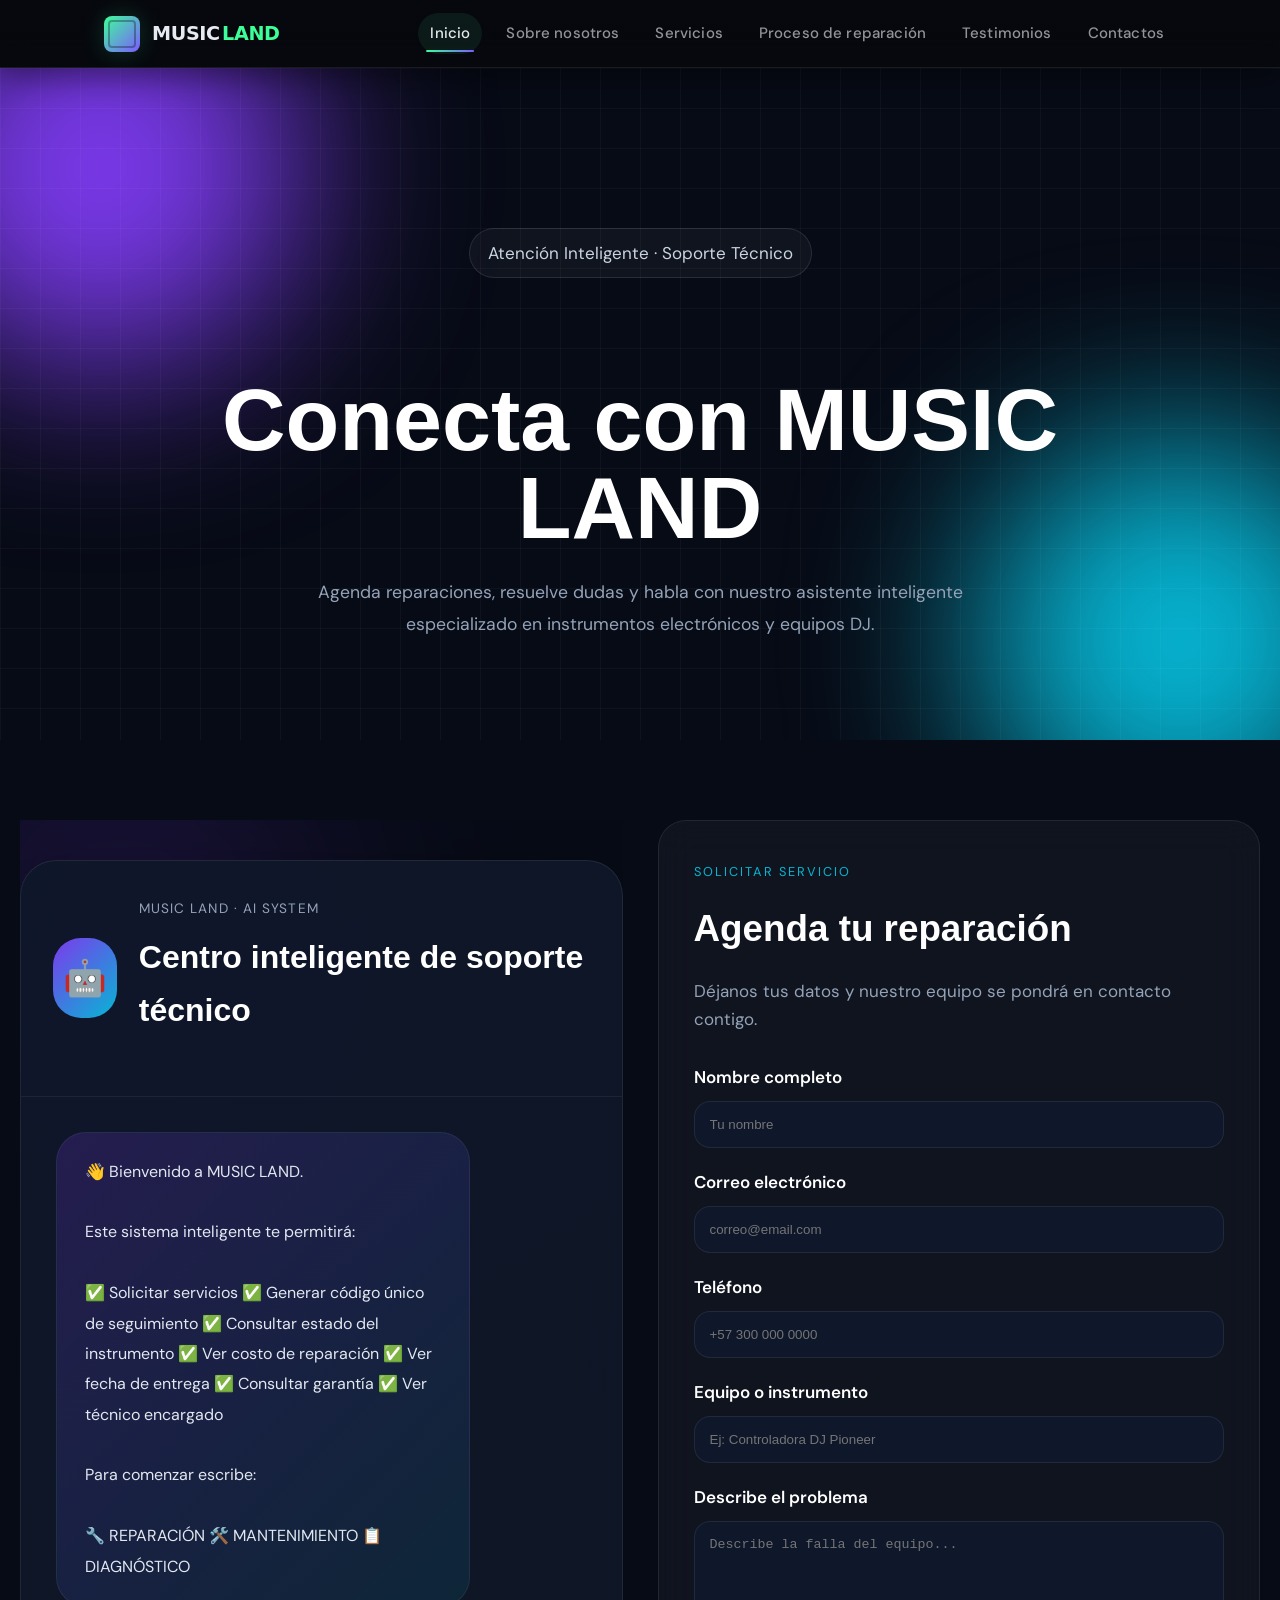
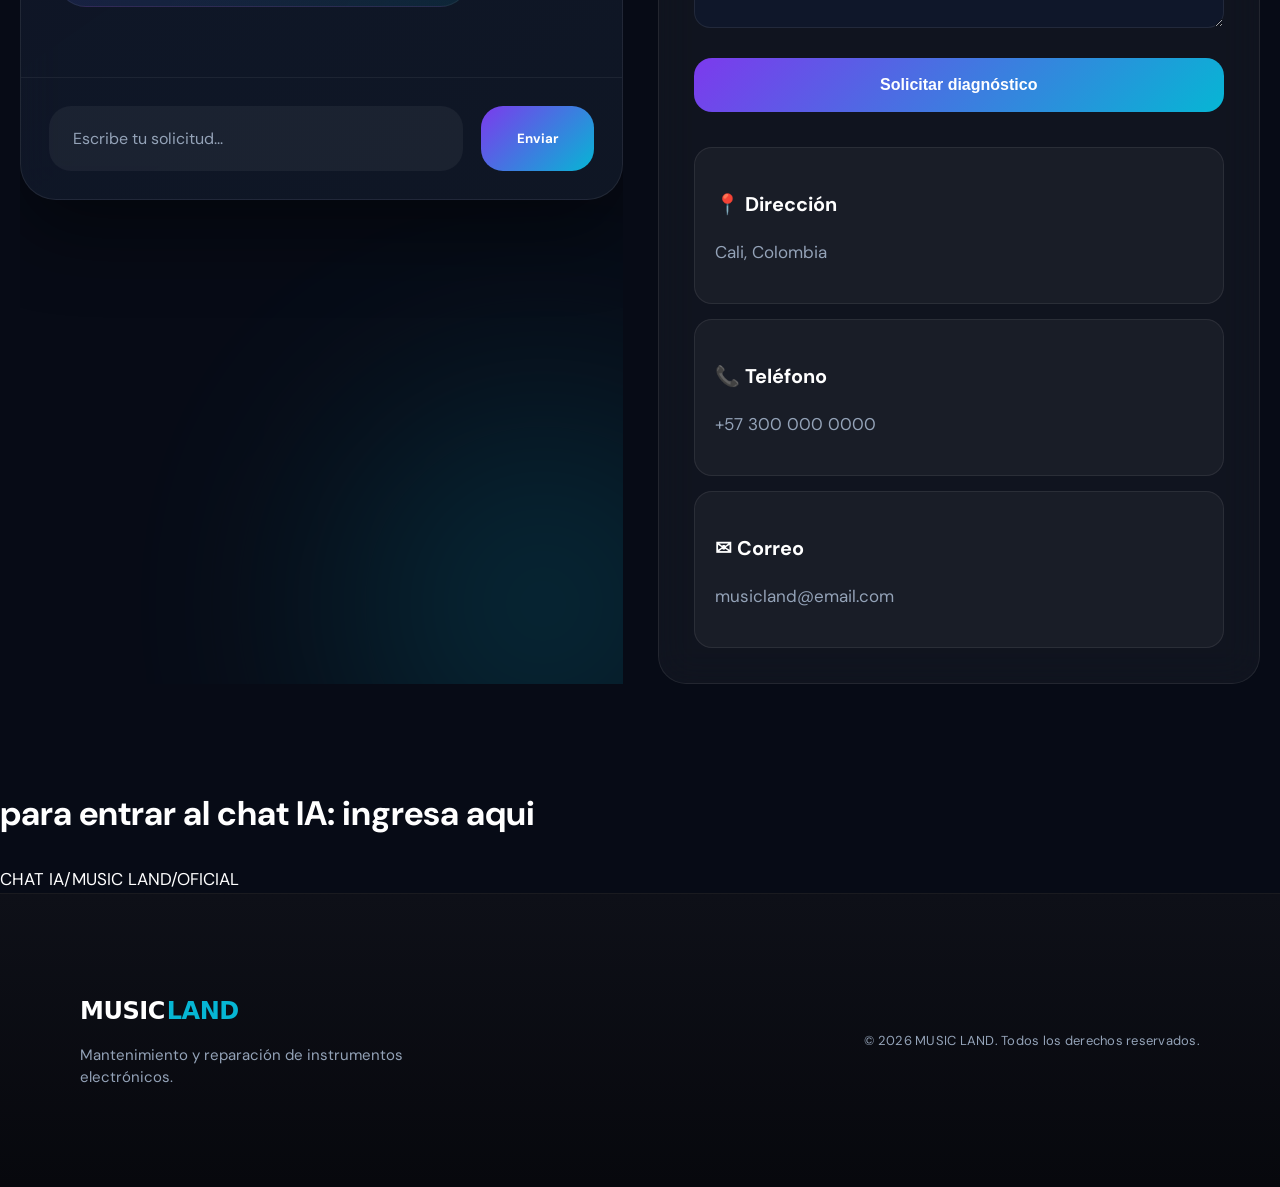
==== commit 06e689f5: "Update contacto.html" ====
--- a/contacto.html
+++ b/contacto.html
@@ -56,7 +56,7 @@
       <span class="ct-tag">Atención Inteligente · Soporte Técnico</span>
 
       <h1 class="ct-title">
-        Conecta con <span class="ct-gradient">MUSIC LAND</span>
+        Conecta con <span style="color: #ffffff;">MUSIC LAND</span>
       </h1>
 
       <p class="ct-lead">
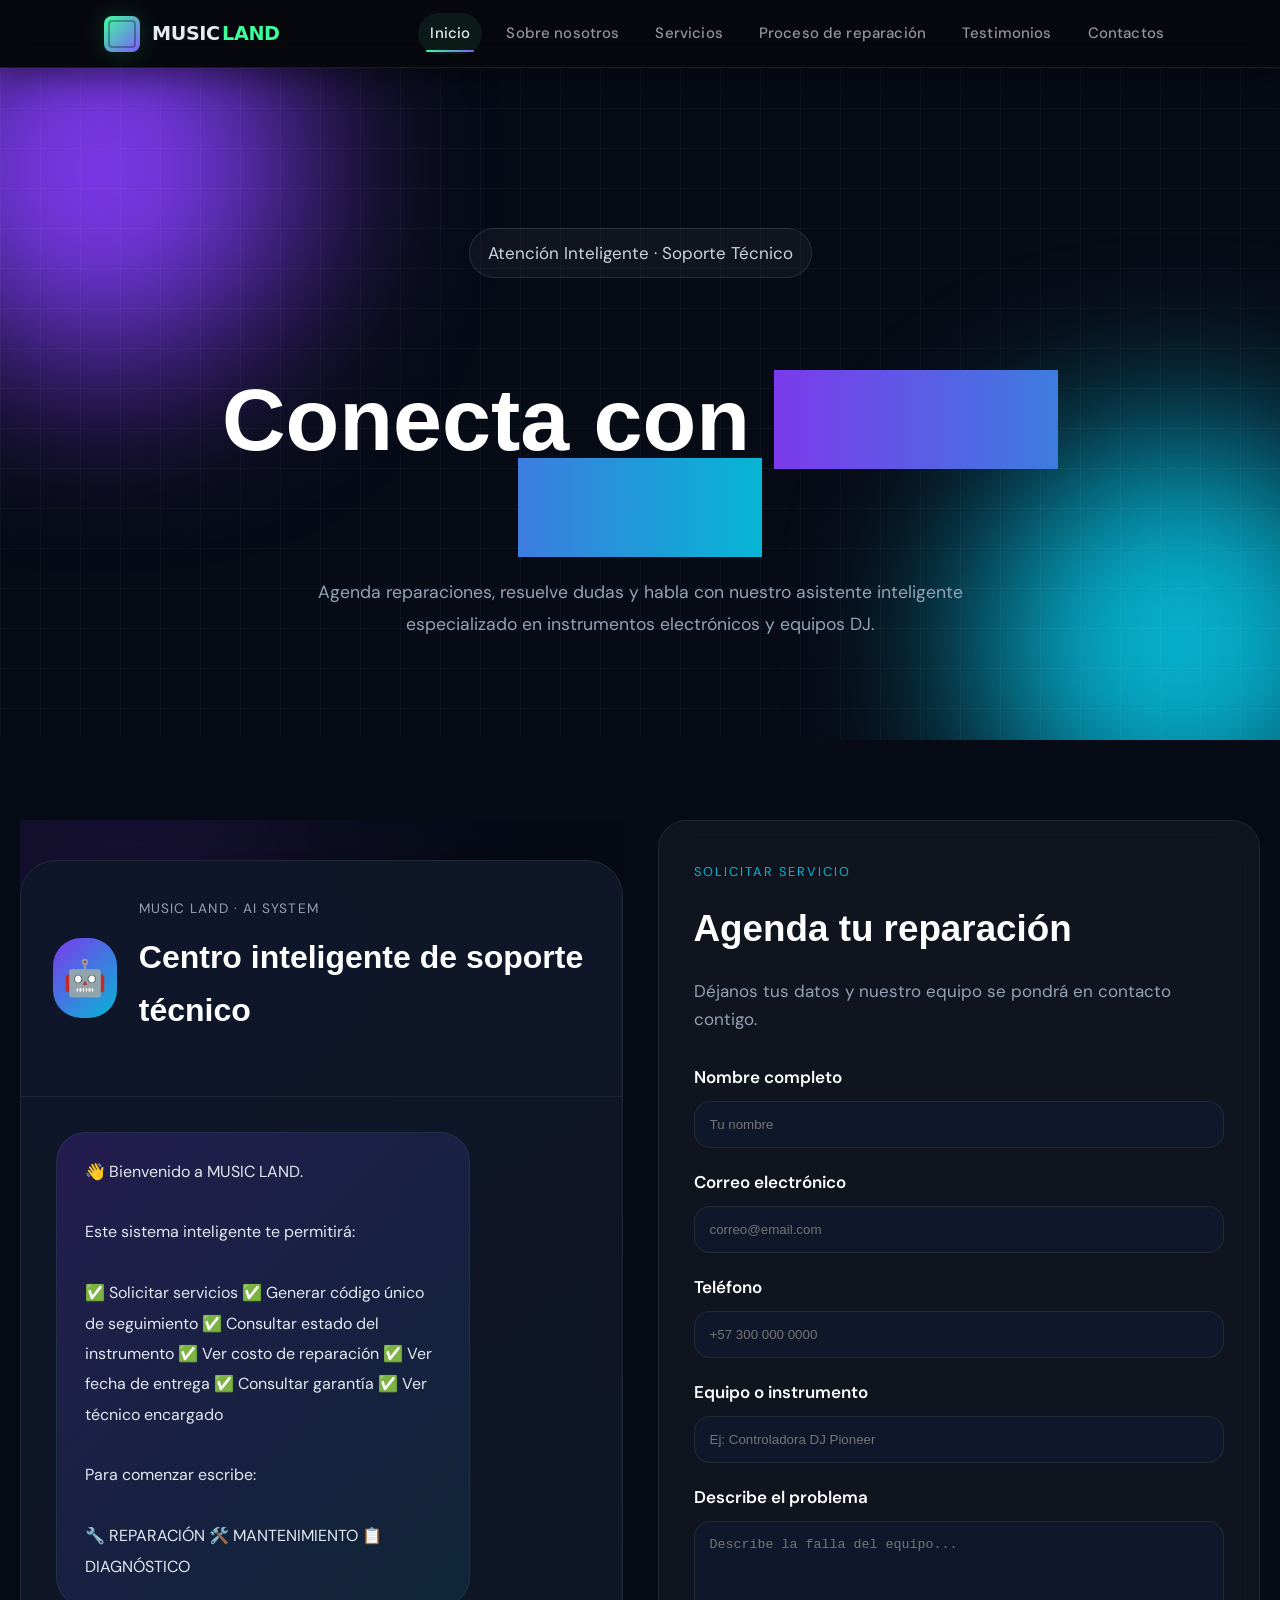
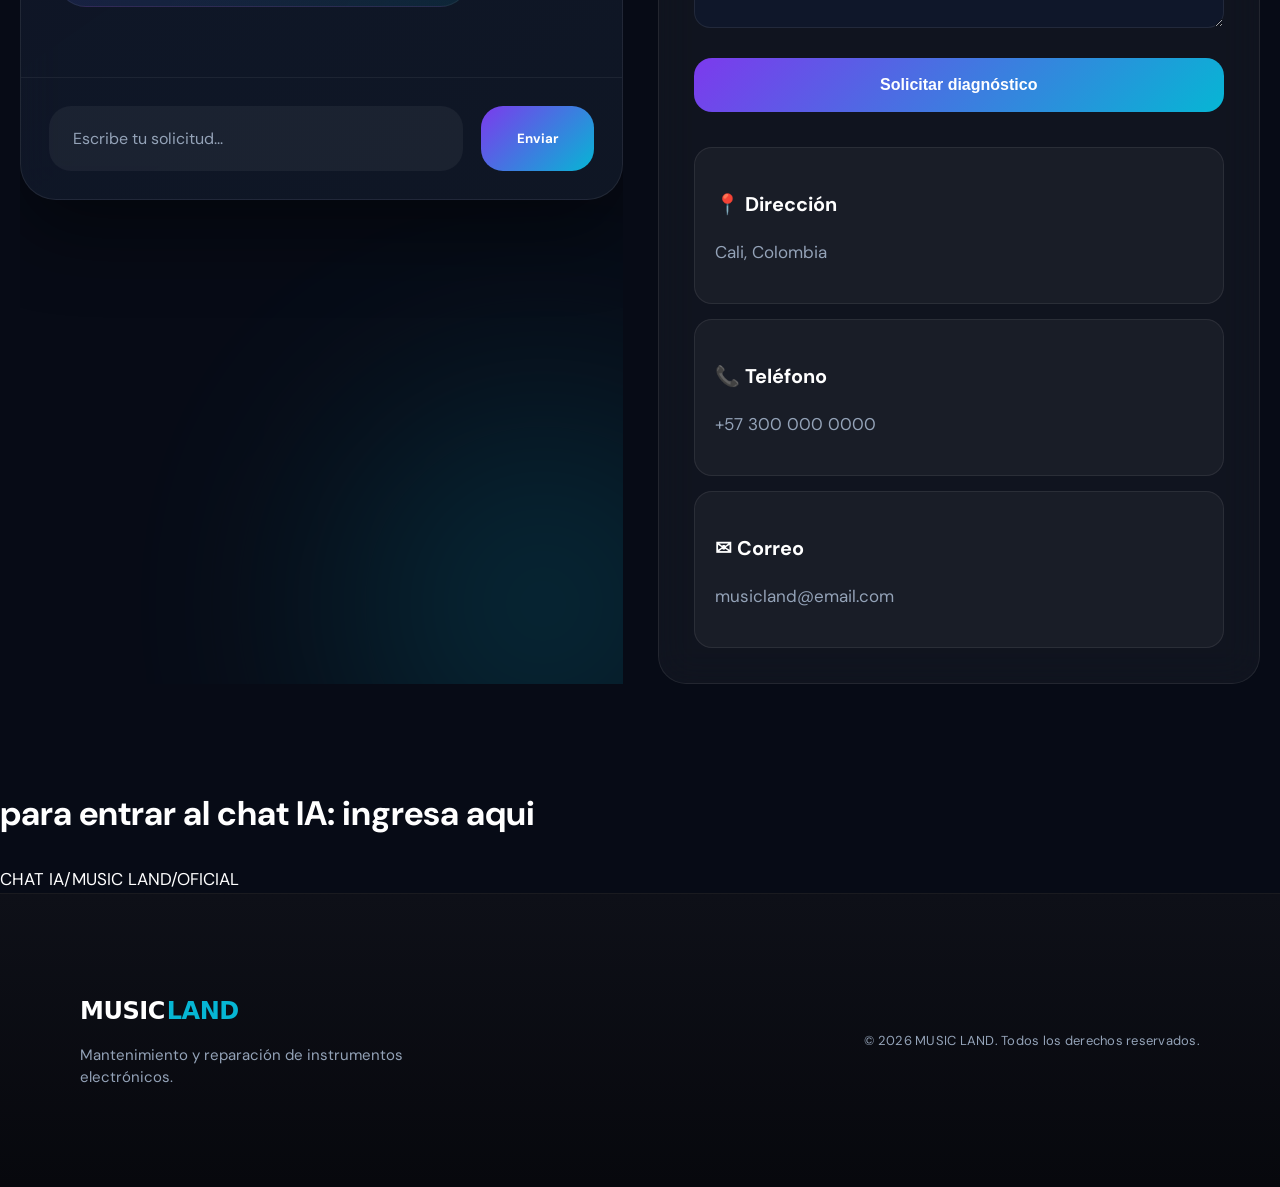
==== commit 46e2fe35: "Update contacto.html" ====
--- a/contacto.html
+++ b/contacto.html
@@ -56,7 +56,7 @@
       <span class="ct-tag">Atención Inteligente · Soporte Técnico</span>
 
       <h1 class="ct-title">
-        Conecta con <span style="color: #ffffff;">MUSIC LAND</span>
+        Conecta con <span class="ct-gradient">MUSIC LAND</span>
       </h1>
 
       <p class="ct-lead">
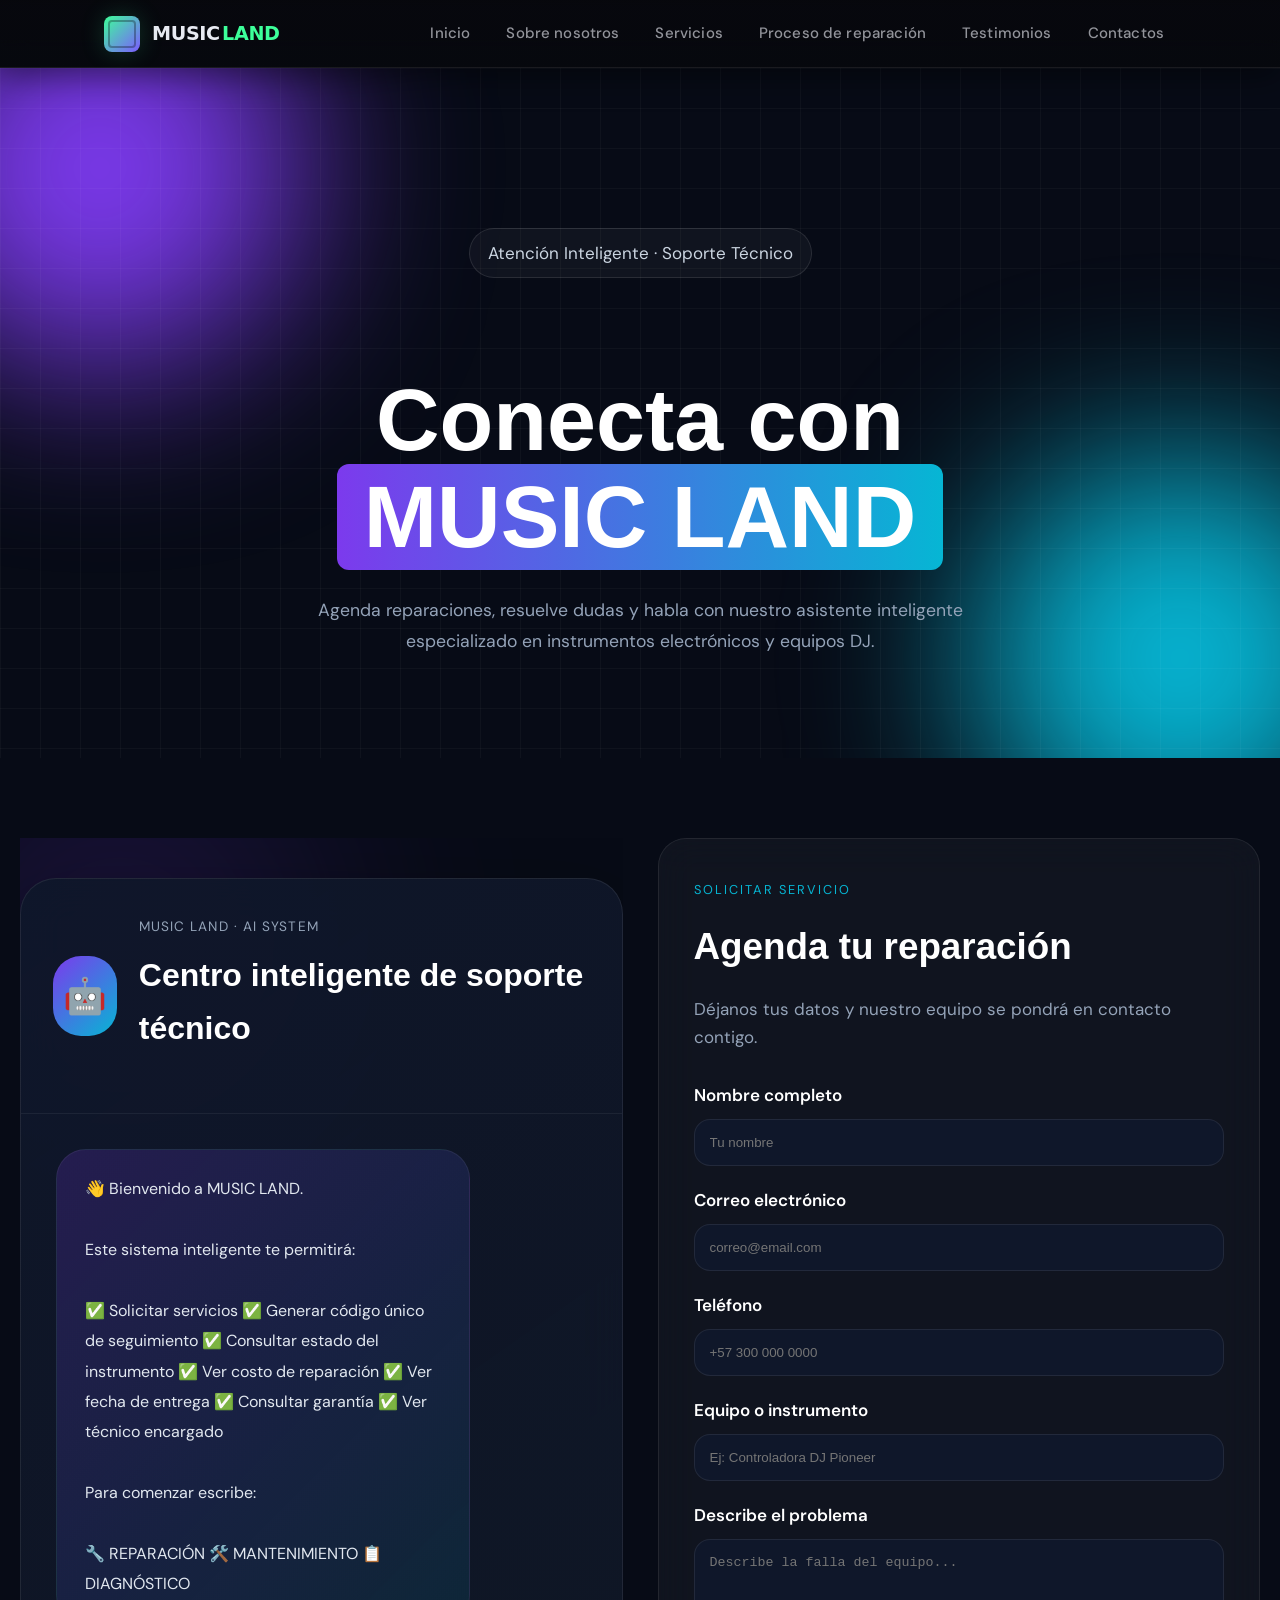
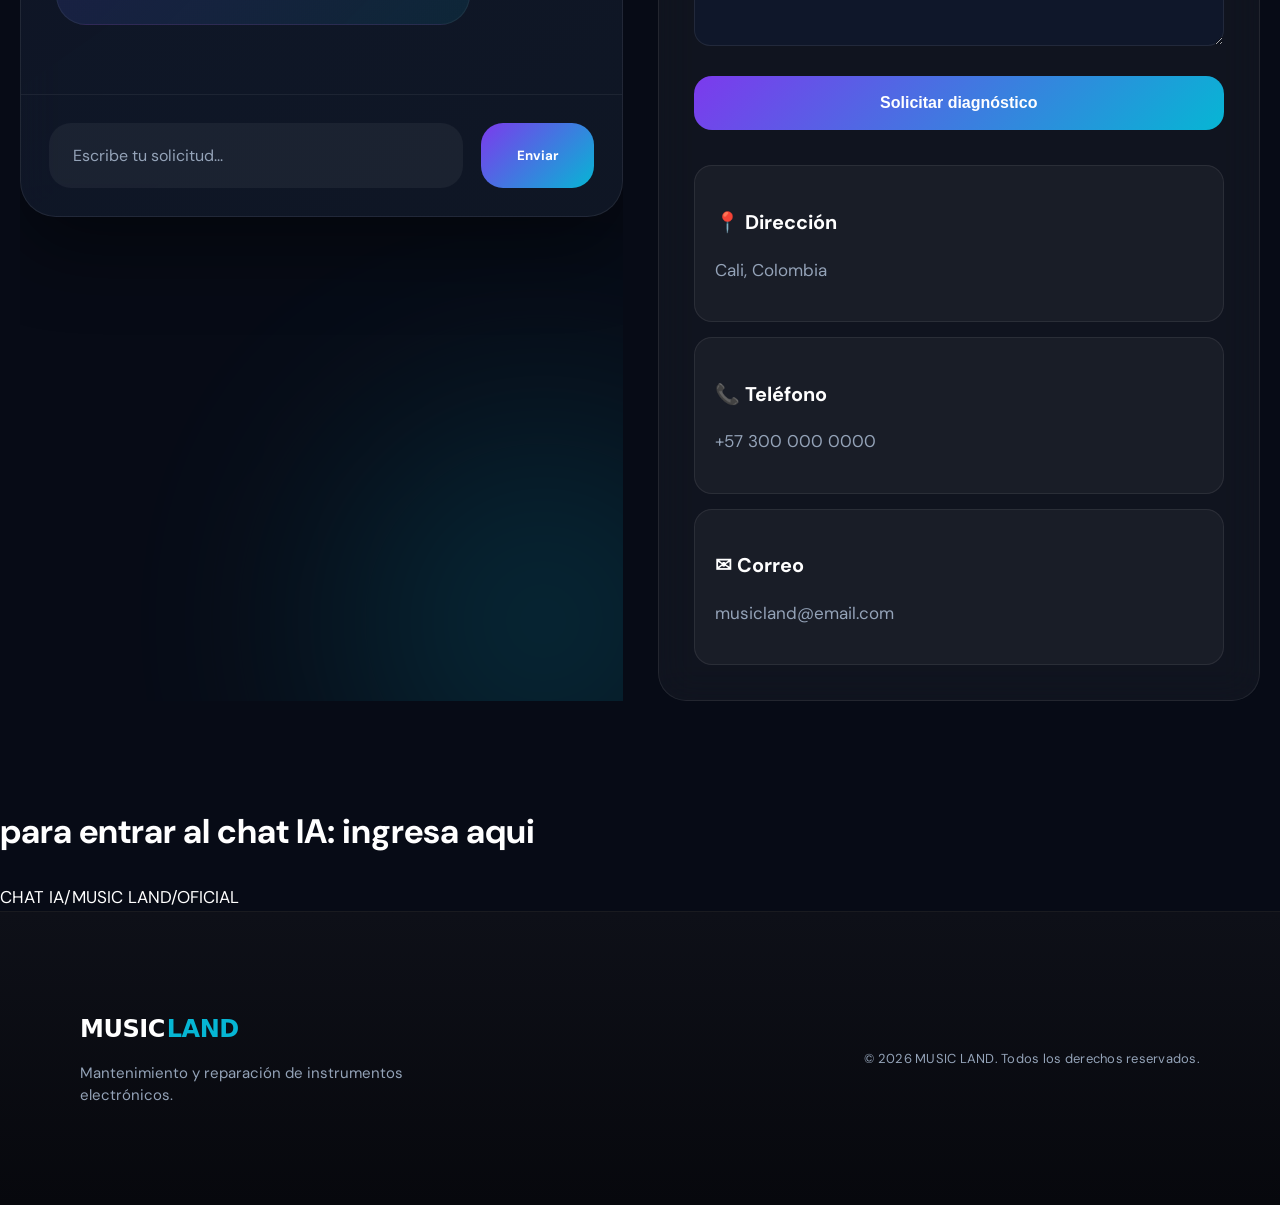
==== commit c8b0fe09: "Update contacto.html" ====
--- a/contacto.html
+++ b/contacto.html
@@ -28,7 +28,7 @@
 
       <nav class="nav" id="nav-primary" aria-label="Navegación principal">
         <ul class="nav-list">
-          <li><a class="nav-link nav-link--active" href="index.html.html" data-nav>Inicio</a></li>
+          <li><a class="nav-link" href="index.html" data-nav>Inicio</a></li>
           <li><a class="nav-link" href="sobrenosotros.html" data-nav>Sobre nosotros</a></li>
           <li><a class="nav-link" href="servicios.html" data-nav>Servicios</a></li>
           <li><a class="nav-link" href="procesodereparacion.html" data-nav>Proceso de reparación</a></li>
--- a/contacto.css
+++ b/contacto.css
@@ -80,9 +80,11 @@
 }
 
 .ct-gradient{
-  background:linear-gradient(90deg,#7c3aed,#06b6d4);
-  --webkit-background-clip:text;
-  -webkit-text-fill-color:transparent;
+  background: linear-gradient(90deg, #7c3aed, #06b6d4);
+  color: white;
+  padding: 0.1em 0.3em;
+  border-radius: 12px;
+  display: inline-block;
 }
 
 .ct-lead{
@@ -682,4 +684,4 @@
 
   }
 
-}+}
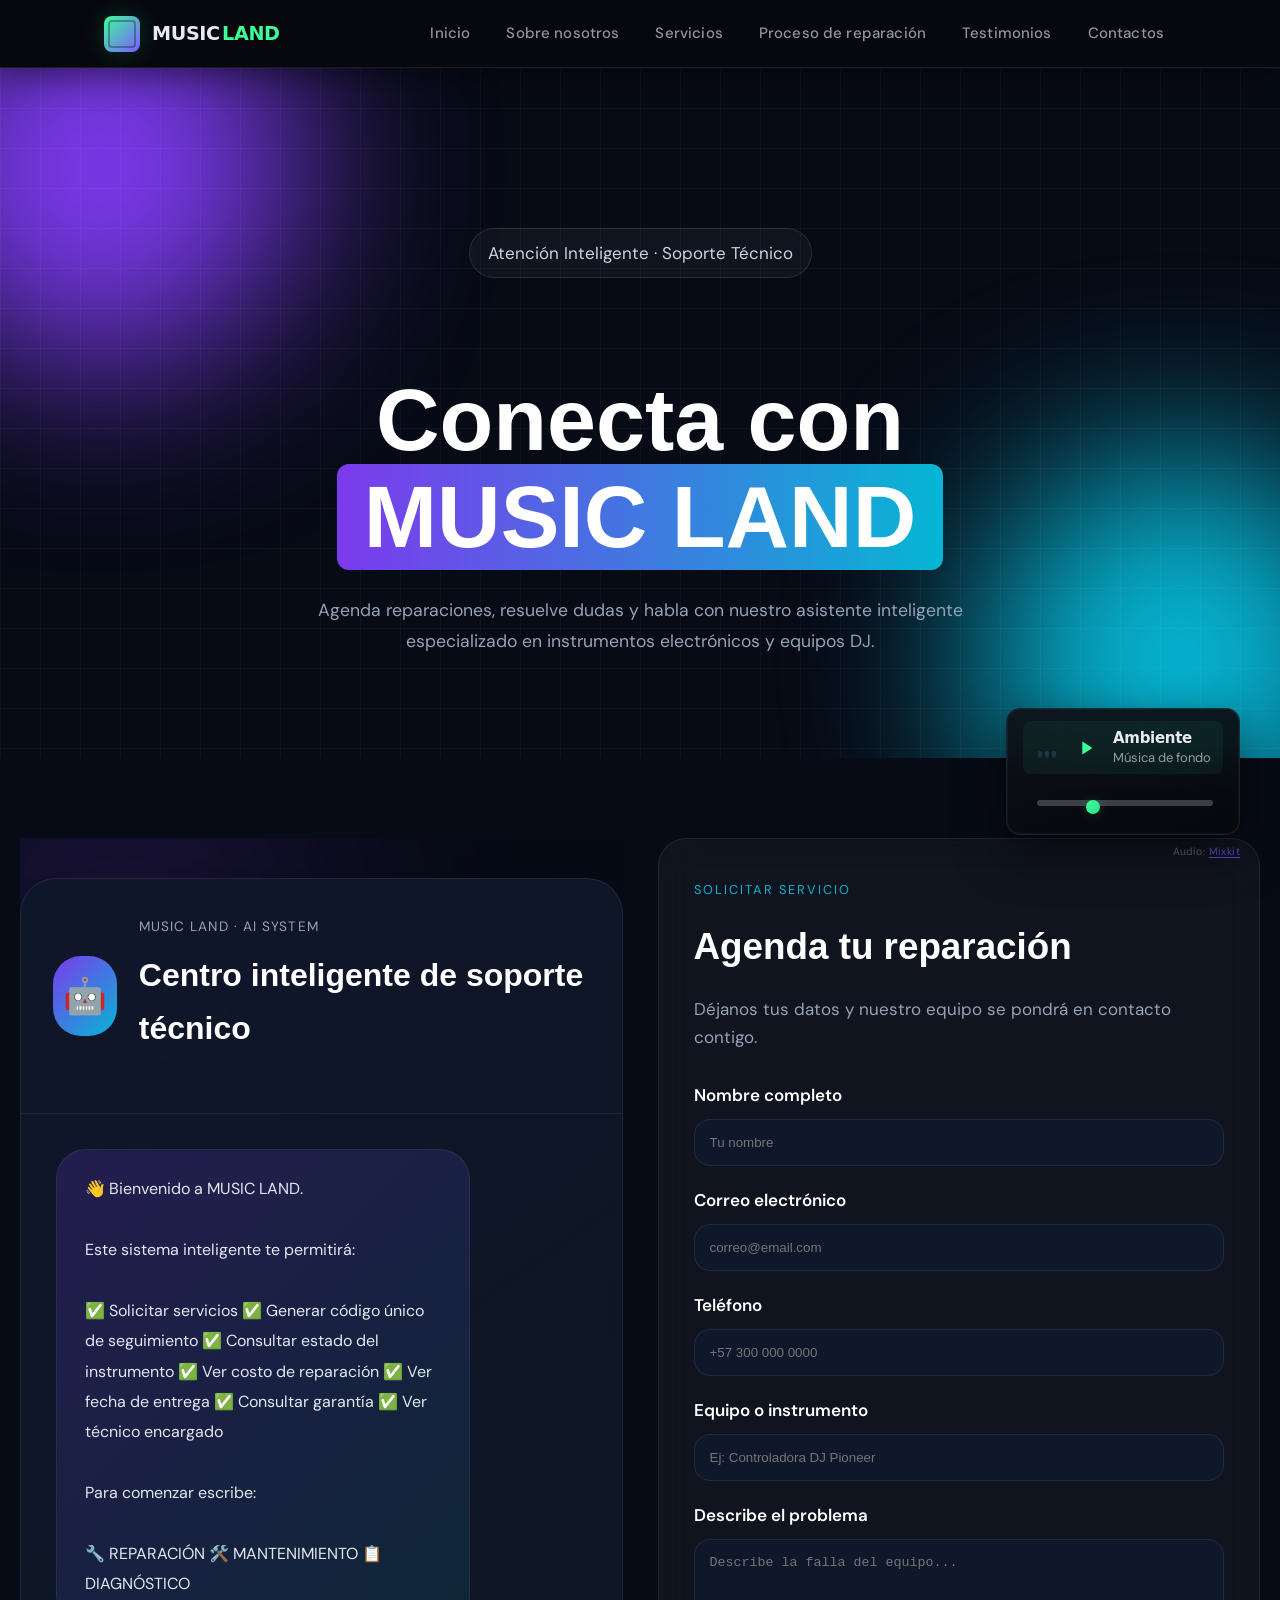
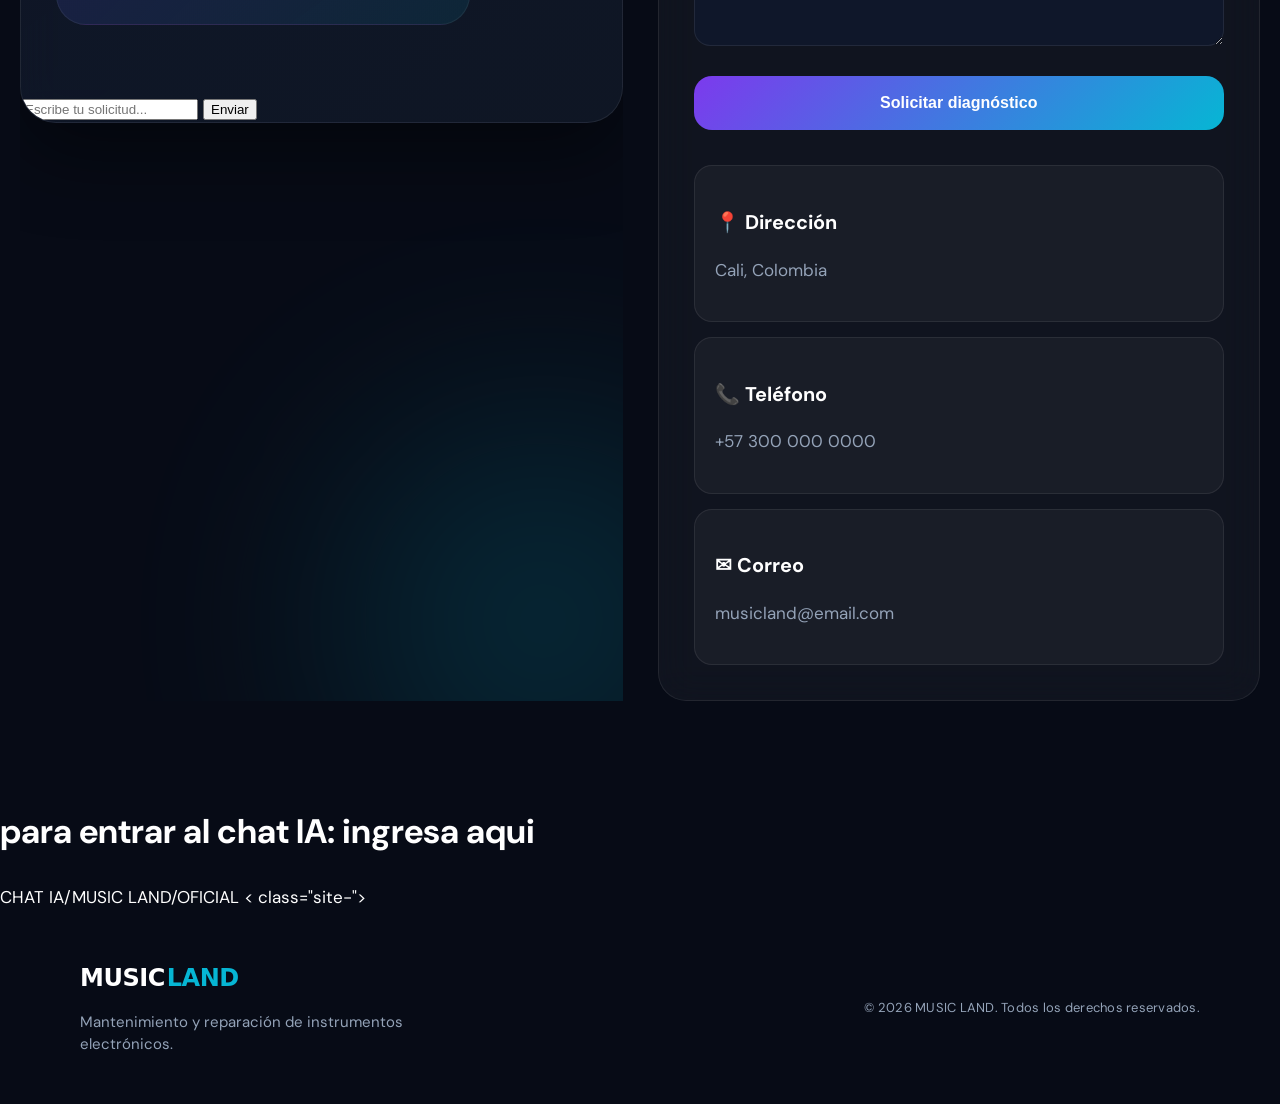
==== commit 4fc8dc6e: "Update contacto.html" ====
--- a/contacto.html
+++ b/contacto.html
@@ -142,7 +142,7 @@
     </div>
 
     <!-- INPUT -->
-    <div class="ml-ai-footer">
+    <div class="ml-ai-">
 
       <input
         type="text"
@@ -699,7 +699,39 @@
   <h1>para entrar al chat IA: ingresa aqui</h1>
   <a href="index (1).html">CHAT IA/MUSIC LAND/OFICIAL</a>
 
-<footer class="site-footer">
+    <!-- Música de ambiente -->
+  <div class="music-dock" id="music-dock">
+    <audio id="bg-audio" preload="metadata" loop playsinline>
+      <source src="https://assets.mixkit.co/music/522/522.mp3" type="audio/mpeg" />
+    </audio>
+    <div class="music-dock__panel">
+      <button type="button" class="music-dock__toggle" id="music-toggle" aria-pressed="false" aria-label="Activar música de ambiente">
+        <span class="music-dock__eq" aria-hidden="true">
+          <span class="music-dock__eq-bar"></span>
+          <span class="music-dock__eq-bar"></span>
+          <span class="music-dock__eq-bar"></span>
+        </span>
+        <svg class="music-dock__icon music-dock__icon--play" width="22" height="22" viewBox="0 0 24 24" fill="none" xmlns="http://www.w3.org/2000/svg" aria-hidden="true">
+          <path d="M8 5v14l11-7L8 5z" fill="currentColor" />
+        </svg>
+        <svg class="music-dock__icon music-dock__icon--pause" width="22" height="22" viewBox="0 0 24 24" fill="none" xmlns="http://www.w3.org/2000/svg" aria-hidden="true">
+          <path d="M6 5h4v14H6V5zm8 0h4v14h-4V5z" fill="currentColor" />
+        </svg>
+        <span class="music-dock__text">
+          <span class="music-dock__title">Ambiente</span>
+          <span class="music-dock__sub">Música de fondo</span>
+        </span>
+      </button>
+      <div class="music-dock__vol-wrap">
+        <label class="visually-hidden" for="music-vol">Volumen</label>
+        <input type="range" id="music-vol" class="music-dock__range" min="0" max="1" step="0.05" value="0.28" aria-label="Volumen de la música de fondo" />
+      </div>
+    </div>
+    <p class="music-dock__credit">
+      Audio: <a href="https://mixkit.co/free-stock-music/" target="_blank" rel="noopener noreferrer">Mixkit</a>
+    </p>
+  </div>
+< class="site-">
 
   <div class="footer-inner">
 
@@ -790,7 +822,35 @@
 }
 
 </script>
-
+<script>
+    (function () {
+      var audio = document.getElementById('bg-audio');
+      var dock = document.getElementById('music-dock');
+      var btn = document.getElementById('music-toggle');
+      var vol = document.getElementById('music-vol');
+      if (!audio || !dock || !btn) return;
+
+      function setPlaying(on) {
+        dock.classList.toggle('music-dock--playing', on);
+        btn.setAttribute('aria-pressed', on ? 'true' : 'false');
+        btn.setAttribute('aria-label', on ? 'Pausar música de ambiente' : 'Activar música de ambiente');
+      }
+
+      audio.volume = vol ? parseFloat(vol.value) || 0.28 : 0.28;
+
+      btn.addEventListener('click', function () {
+        if (audio.paused) {
+          audio.play().then(function () { setPlaying(true); }).catch(function () { setPlaying(false); });
+        } else {
+          audio.pause(); setPlaying(false);
+        }
+      });
+
+      if (vol) { vol.addEventListener('input', function () { audio.volume = parseFloat(vol.value); }); }
+      audio.addEventListener('play',  function () { setPlaying(true);  });
+      audio.addEventListener('pause', function () { setPlaying(false); });
+    })();
+  </script>
 
 </body>
 </html>
